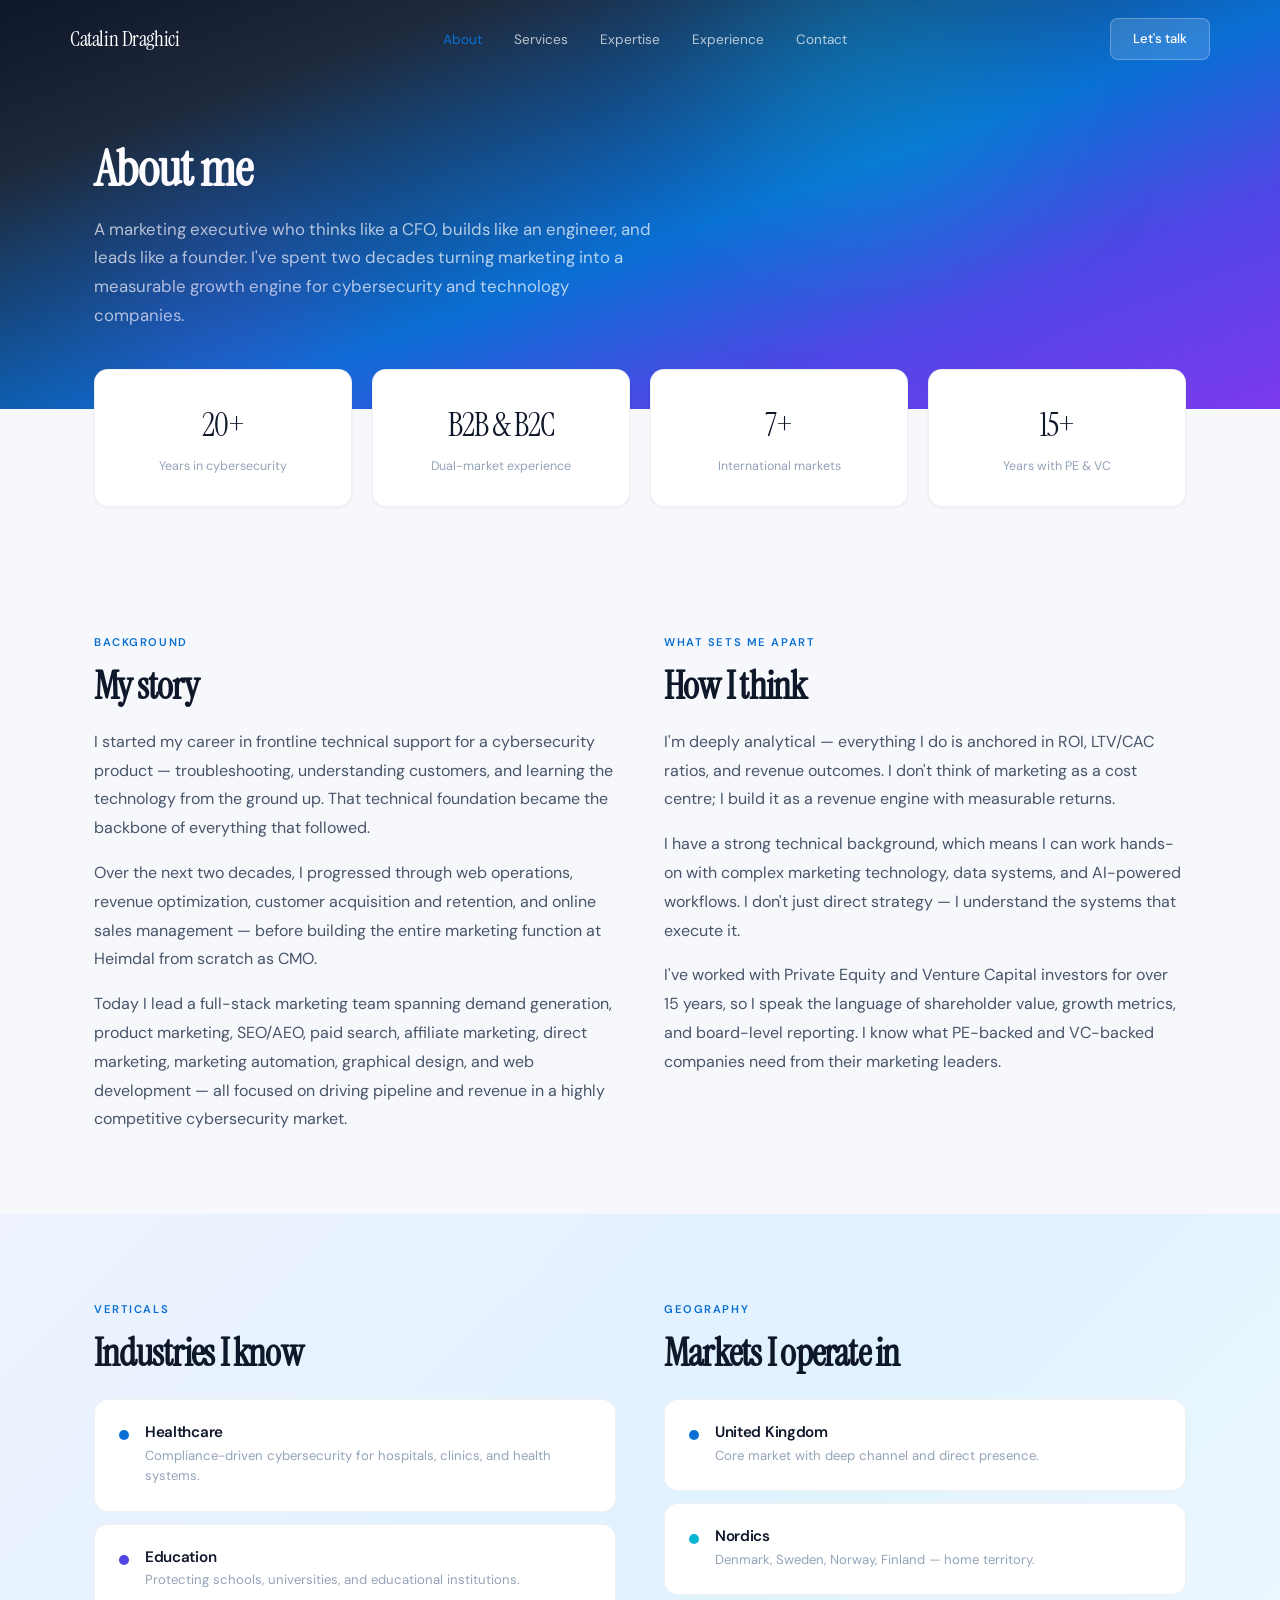
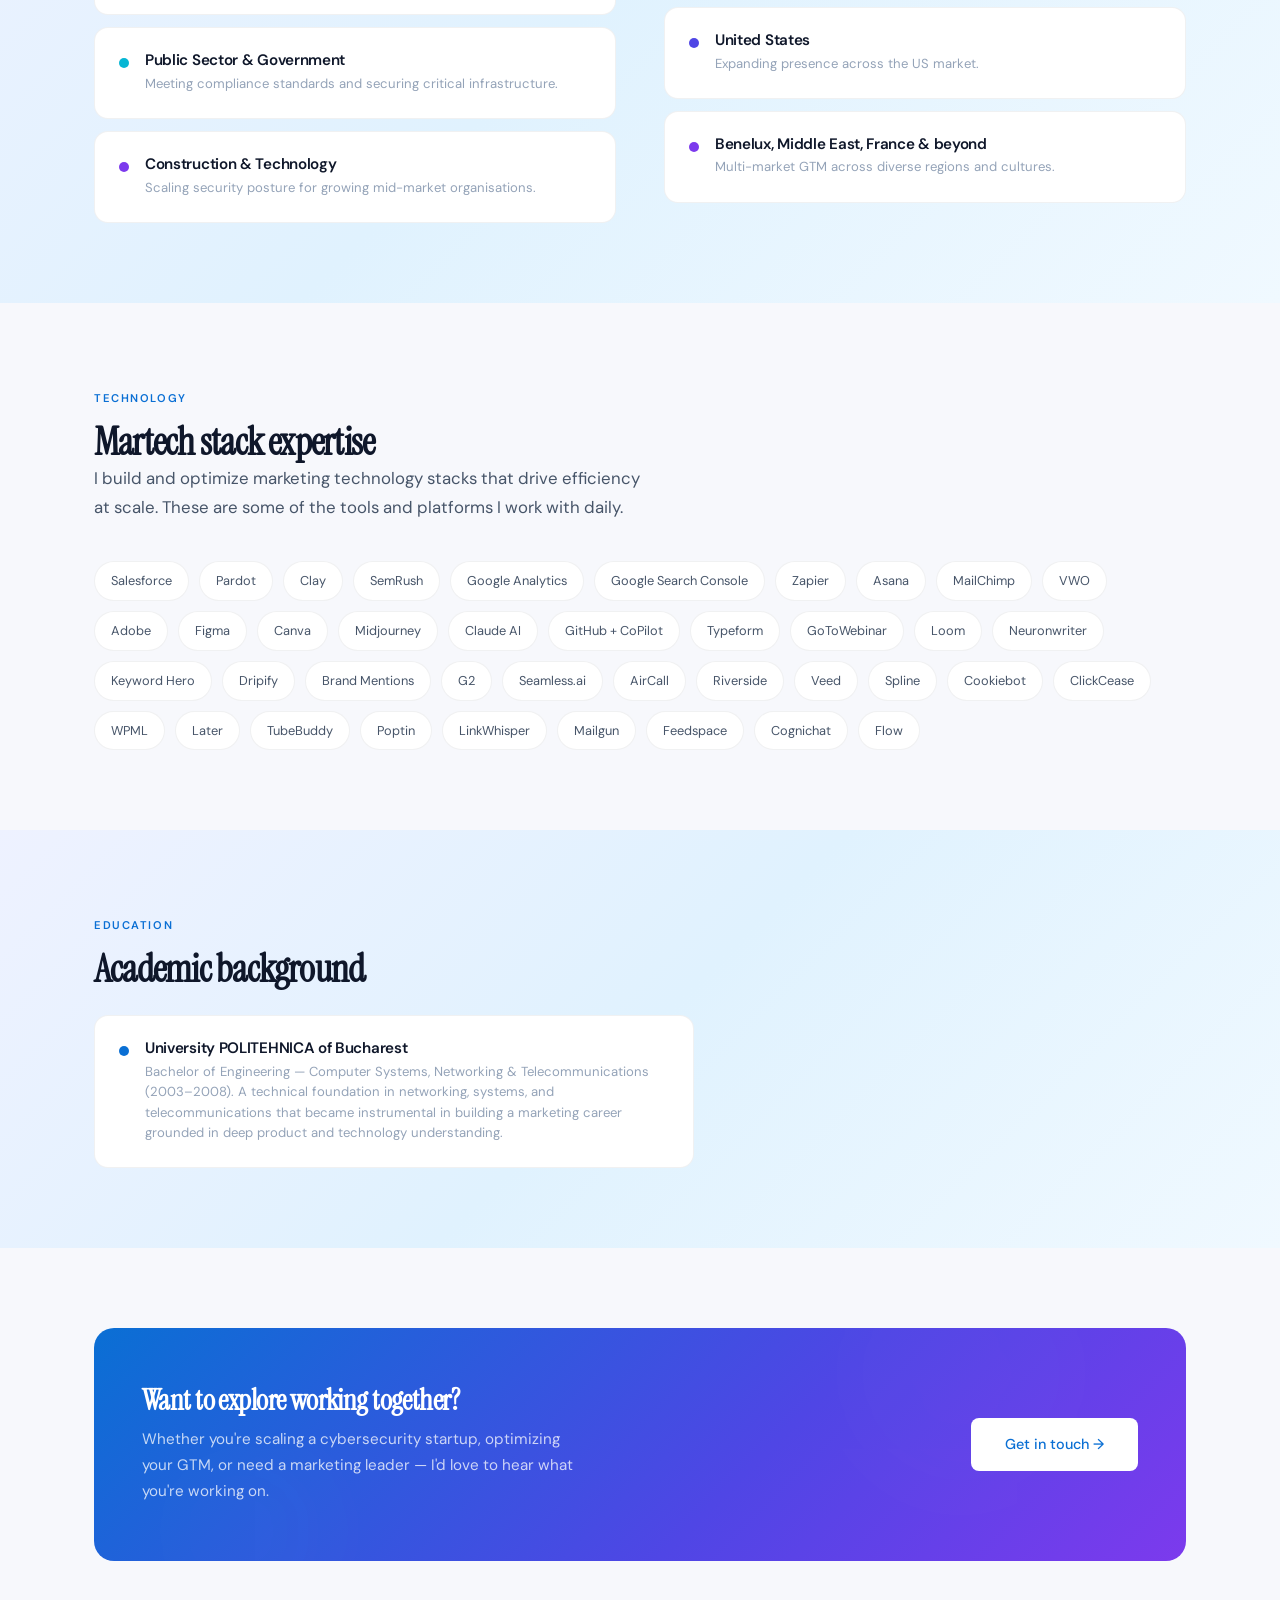
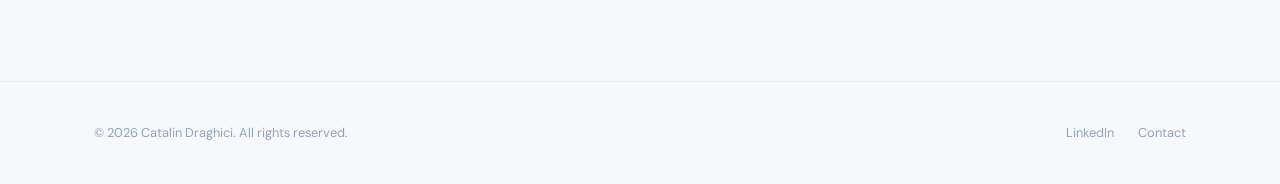
==== about.html @ 40669202 "Add files via upload" ====
<!DOCTYPE html>
<html lang="en">
<head>
  <meta charset="UTF-8">
  <meta name="viewport" content="width=device-width, initial-scale=1.0">
  <title>About — Catalin Draghici | B2B SaaS Marketing Executive</title>
  <meta name="description" content="Learn about Catalin Draghici's 20-year career scaling cybersecurity businesses, building high-performance marketing teams, and driving B2B SaaS growth across Europe and the US.">
  <meta name="robots" content="index, follow">
  <link rel="canonical" href="https://catalindraghici.com/about.html">

  <meta property="og:type" content="profile">
  <meta property="og:title" content="About — Catalin Draghici">
  <meta property="og:description" content="20 years scaling cybersecurity businesses. Fractional CMO, growth advisory, and marketing consulting.">
  <meta property="og:url" content="https://catalindraghici.com/about.html">

  <link rel="stylesheet" href="css/style.css">
</head>
<body>

  <!-- ===== NAVIGATION ===== -->
  <nav class="nav scrolled" role="navigation" aria-label="Main navigation">
    <div class="container nav-inner">
      <a href="/" class="nav-name">Catalin Draghici</a>
      <div class="nav-links">
        <a href="about.html" style="color:var(--accent)">About</a>
        <a href="services.html">Services</a>
        <a href="/#expertise">Expertise</a>
        <a href="/#experience">Experience</a>
        <a href="contact.html">Contact</a>
      </div>
      <a href="contact.html" class="nav-cta">Let's talk</a>
      <button class="nav-toggle" aria-label="Toggle menu">
        <span></span><span></span><span></span>
      </button>
    </div>
  </nav>

  <!-- ===== PAGE HERO ===== -->
  <header class="page-hero">
    <div class="orb" style="width:300px;height:300px;background:#06B6D4;top:-60px;right:20%;" aria-hidden="true"></div>
    <div class="orb" style="width:200px;height:200px;background:#7C3AED;bottom:-40px;left:10%;" aria-hidden="true"></div>
    <div class="container">
      <h1>About me</h1>
      <p>A marketing executive who thinks like a CFO, builds like an engineer, and leads like a founder. I've spent two decades turning marketing into a measurable growth engine for cybersecurity and technology companies.</p>
    </div>
  </header>

  <!-- ===== STATS ===== -->
  <section class="container">
    <div class="stats-row">
      <div class="stat-card fade-in">
        <div class="stat-num">20+</div>
        <div class="stat-label">Years in cybersecurity</div>
      </div>
      <div class="stat-card fade-in fade-in-delay-1">
        <div class="stat-num">B2B &amp; B2C</div>
        <div class="stat-label">Dual-market experience</div>
      </div>
      <div class="stat-card fade-in fade-in-delay-2">
        <div class="stat-num">7+</div>
        <div class="stat-label">International markets</div>
      </div>
      <div class="stat-card fade-in fade-in-delay-3">
        <div class="stat-num">15+</div>
        <div class="stat-label">Years with PE &amp; VC</div>
      </div>
    </div>
  </section>

  <!-- ===== BIO ===== -->
  <section class="section">
    <div class="container">
      <div style="display:grid; grid-template-columns:1fr 1fr; gap:48px; align-items:start;">
        <div class="fade-in">
          <div class="section-tag">Background</div>
          <h2>My story</h2>
          <p style="margin-top:20px; line-height:1.8;">I started my career in frontline technical support for a cybersecurity product — troubleshooting, understanding customers, and learning the technology from the ground up. That technical foundation became the backbone of everything that followed.</p>
          <p style="margin-top:16px; line-height:1.8;">Over the next two decades, I progressed through web operations, revenue optimization, customer acquisition and retention, and online sales management — before building the entire marketing function at Heimdal from scratch as CMO.</p>
          <p style="margin-top:16px; line-height:1.8;">Today I lead a full-stack marketing team spanning demand generation, product marketing, SEO/AEO, paid search, affiliate marketing, direct marketing, marketing automation, graphical design, and web development — all focused on driving pipeline and revenue in a highly competitive cybersecurity market.</p>
        </div>
        <div class="fade-in fade-in-delay-2">
          <div class="section-tag">What sets me apart</div>
          <h2>How I think</h2>
          <p style="margin-top:20px; line-height:1.8;">I'm deeply analytical — everything I do is anchored in ROI, LTV/CAC ratios, and revenue outcomes. I don't think of marketing as a cost centre; I build it as a revenue engine with measurable returns.</p>
          <p style="margin-top:16px; line-height:1.8;">I have a strong technical background, which means I can work hands-on with complex marketing technology, data systems, and AI-powered workflows. I don't just direct strategy — I understand the systems that execute it.</p>
          <p style="margin-top:16px; line-height:1.8;">I've worked with Private Equity and Venture Capital investors for over 15 years, so I speak the language of shareholder value, growth metrics, and board-level reporting. I know what PE-backed and VC-backed companies need from their marketing leaders.</p>
        </div>
      </div>
    </div>
  </section>

  <!-- ===== INDUSTRIES & MARKETS ===== -->
  <section class="section section-alt">
    <div class="container">
      <div style="display:grid; grid-template-columns:1fr 1fr; gap:48px;">
        <div class="fade-in">
          <div class="section-tag">Verticals</div>
          <h2>Industries I know</h2>
          <div style="display:flex; flex-direction:column; gap:12px; margin-top:24px;">
            <div class="cap-item">
              <div class="cap-dot" style="background:var(--accent)"></div>
              <div>
                <h4>Healthcare</h4>
                <p>Compliance-driven cybersecurity for hospitals, clinics, and health systems.</p>
              </div>
            </div>
            <div class="cap-item">
              <div class="cap-dot" style="background:var(--accent2)"></div>
              <div>
                <h4>Education</h4>
                <p>Protecting schools, universities, and educational institutions.</p>
              </div>
            </div>
            <div class="cap-item">
              <div class="cap-dot" style="background:var(--accent3)"></div>
              <div>
                <h4>Public Sector &amp; Government</h4>
                <p>Meeting compliance standards and securing critical infrastructure.</p>
              </div>
            </div>
            <div class="cap-item">
              <div class="cap-dot" style="background:var(--accent4)"></div>
              <div>
                <h4>Construction &amp; Technology</h4>
                <p>Scaling security posture for growing mid-market organisations.</p>
              </div>
            </div>
          </div>
        </div>
        <div class="fade-in fade-in-delay-2">
          <div class="section-tag">Geography</div>
          <h2>Markets I operate in</h2>
          <div style="display:flex; flex-direction:column; gap:12px; margin-top:24px;">
            <div class="cap-item">
              <div class="cap-dot" style="background:var(--accent)"></div>
              <div><h4>United Kingdom</h4><p>Core market with deep channel and direct presence.</p></div>
            </div>
            <div class="cap-item">
              <div class="cap-dot" style="background:var(--accent3)"></div>
              <div><h4>Nordics</h4><p>Denmark, Sweden, Norway, Finland — home territory.</p></div>
            </div>
            <div class="cap-item">
              <div class="cap-dot" style="background:var(--accent2)"></div>
              <div><h4>United States</h4><p>Expanding presence across the US market.</p></div>
            </div>
            <div class="cap-item">
              <div class="cap-dot" style="background:var(--accent4)"></div>
              <div><h4>Benelux, Middle East, France &amp; beyond</h4><p>Multi-market GTM across diverse regions and cultures.</p></div>
            </div>
          </div>
        </div>
      </div>
    </div>
  </section>

  <!-- ===== MARTECH EXPERTISE ===== -->
  <section class="section">
    <div class="container">
      <div class="section-tag fade-in">Technology</div>
      <h2 class="fade-in">Martech stack expertise</h2>
      <p class="section-sub fade-in">I build and optimize marketing technology stacks that drive efficiency at scale. These are some of the tools and platforms I work with daily.</p>
      <div class="badge-grid fade-in">
        <span class="badge">Salesforce</span>
        <span class="badge">Pardot</span>
        <span class="badge">Clay</span>
        <span class="badge">SemRush</span>
        <span class="badge">Google Analytics</span>
        <span class="badge">Google Search Console</span>
        <span class="badge">Zapier</span>
        <span class="badge">Asana</span>
        <span class="badge">MailChimp</span>
        <span class="badge">VWO</span>
        <span class="badge">Adobe</span>
        <span class="badge">Figma</span>
        <span class="badge">Canva</span>
        <span class="badge">Midjourney</span>
        <span class="badge">Claude AI</span>
        <span class="badge">GitHub + CoPilot</span>
        <span class="badge">Typeform</span>
        <span class="badge">GoToWebinar</span>
        <span class="badge">Loom</span>
        <span class="badge">Neuronwriter</span>
        <span class="badge">Keyword Hero</span>
        <span class="badge">Dripify</span>
        <span class="badge">Brand Mentions</span>
        <span class="badge">G2</span>
        <span class="badge">Seamless.ai</span>
        <span class="badge">AirCall</span>
        <span class="badge">Riverside</span>
        <span class="badge">Veed</span>
        <span class="badge">Spline</span>
        <span class="badge">Cookiebot</span>
        <span class="badge">ClickCease</span>
        <span class="badge">WPML</span>
        <span class="badge">Later</span>
        <span class="badge">TubeBuddy</span>
        <span class="badge">Poptin</span>
        <span class="badge">LinkWhisper</span>
        <span class="badge">Mailgun</span>
        <span class="badge">Feedspace</span>
        <span class="badge">Cognichat</span>
        <span class="badge">Flow</span>
      </div>
    </div>
  </section>

  <!-- ===== EDUCATION ===== -->
  <section class="section section-alt">
    <div class="container">
      <div class="section-tag fade-in">Education</div>
      <h2 class="fade-in">Academic background</h2>
      <div class="fade-in" style="margin-top:24px; max-width:600px;">
        <div class="cap-item">
          <div class="cap-dot" style="background:var(--accent)"></div>
          <div>
            <h4>University POLITEHNICA of Bucharest</h4>
            <p>Bachelor of Engineering — Computer Systems, Networking &amp; Telecommunications (2003–2008). A technical foundation in networking, systems, and telecommunications that became instrumental in building a marketing career grounded in deep product and technology understanding.</p>
          </div>
        </div>
      </div>
    </div>
  </section>

  <!-- ===== CTA ===== -->
  <section class="section">
    <div class="container">
      <div class="cta-band">
        <div class="orb cta-orb-1" aria-hidden="true"></div>
        <div class="orb cta-orb-2" aria-hidden="true"></div>
        <div class="cta-text">
          <h2>Want to explore working together?</h2>
          <p>Whether you're scaling a cybersecurity startup, optimizing your GTM, or need a marketing leader — I'd love to hear what you're working on.</p>
        </div>
        <a href="contact.html" class="btn-cta">Get in touch &rarr;</a>
      </div>
    </div>
  </section>

  <!-- ===== FOOTER ===== -->
  <footer class="footer">
    <div class="container footer-inner">
      <span class="footer-copy">&copy; 2026 Catalin Draghici. All rights reserved.</span>
      <div class="footer-links">
        <a href="https://www.linkedin.com/in/catalin-draghici-37845a42/" target="_blank" rel="noopener">LinkedIn</a>
        <a href="contact.html">Contact</a>
      </div>
    </div>
  </footer>

  <script src="js/main.js"></script>
</body>
</html>
---- css/style.css ----
/* ============================================================
   CATALIN DRAGHICI — Personal Brand Site
   Design: Vibrant gradients, dashboard aesthetic, light theme
   ============================================================ */

/* --- Google Fonts --- */
@import url('https://fonts.googleapis.com/css2?family=DM+Sans:ital,opsz,wght@0,9..40,300;0,9..40,400;0,9..40,500;0,9..40,600;1,9..40,400&family=Instrument+Serif:ital@0;1&display=swap');

/* --- CSS Variables --- */
:root {
  --bg: #F7F8FC;
  --surface: #FFFFFF;
  --surface-alt: #F1F5F9;
  --accent: #0A6FD4;
  --accent-dark: #0855A5;
  --accent2: #4F46E5;
  --accent3: #06B6D4;
  --accent4: #7C3AED;
  --accent5: #0D9488;
  --grad-hero: linear-gradient(160deg, #0F172A 0%, #1E293B 20%, #0A6FD4 55%, #4F46E5 75%, #7C3AED 100%);
  --grad-btn: linear-gradient(135deg, #0A6FD4 0%, #4F46E5 50%, #7C3AED 100%);
  --grad-cyan: linear-gradient(135deg, #06B6D4 0%, #0A6FD4 100%);
  --grad-purple: linear-gradient(135deg, #7C3AED 0%, #EC4899 100%);
  --grad-teal: linear-gradient(135deg, #0D9488 0%, #06B6D4 100%);
  --grad-subtle: linear-gradient(135deg, #EEF2FF 0%, #E0F2FE 50%, #F0F9FF 100%);
  --grad-cta: linear-gradient(135deg, #0A6FD4 0%, #4F46E5 60%, #7C3AED 100%);
  --text-h: #0F172A;
  --text-b: #475569;
  --text-m: #94A3B8;
  --text-light: rgba(255,255,255,0.75);
  --border: rgba(15,23,42,0.06);
  --border-strong: rgba(15,23,42,0.1);
  --glass: rgba(255,255,255,0.12);
  --glass-border: rgba(255,255,255,0.18);
  --fd: 'Instrument Serif', Georgia, serif;
  --fb: 'DM Sans', -apple-system, sans-serif;
  --radius: 14px;
  --radius-sm: 8px;
  --radius-lg: 20px;
  --shadow-sm: 0 1px 3px rgba(15,23,42,0.04), 0 1px 2px rgba(15,23,42,0.02);
  --shadow-md: 0 4px 16px rgba(15,23,42,0.06), 0 1px 3px rgba(15,23,42,0.04);
  --shadow-lg: 0 12px 40px rgba(15,23,42,0.08);
  --transition: 0.25s cubic-bezier(0.4, 0, 0.2, 1);
}

/* --- Reset & Base --- */
*, *::before, *::after { margin: 0; padding: 0; box-sizing: border-box; }
html { scroll-behavior: smooth; -webkit-font-smoothing: antialiased; -moz-osx-font-smoothing: grayscale; }
body { font-family: var(--fb); color: var(--text-b); background: var(--bg); line-height: 1.7; font-size: 16px; }
img { max-width: 100%; height: auto; display: block; }
a { text-decoration: none; color: inherit; transition: color var(--transition); }
ul { list-style: none; }

/* --- Container --- */
.container { max-width: 1140px; margin: 0 auto; padding: 0 24px; }

/* --- Typography --- */
h1, h2, h3, h4 { font-family: var(--fd); color: var(--text-h); letter-spacing: -0.02em; line-height: 1.15; }
h1 { font-size: clamp(2.2rem, 5vw, 3.2rem); }
h2 { font-size: clamp(1.8rem, 3.5vw, 2.4rem); }
h3 { font-size: 1.25rem; }
.section-tag { font-family: var(--fb); font-size: 0.7rem; letter-spacing: 0.14em; text-transform: uppercase; color: var(--accent); font-weight: 600; margin-bottom: 12px; display: inline-block; }
.section-sub { font-size: 1.05rem; color: var(--text-b); max-width: 560px; margin-bottom: 40px; line-height: 1.7; }

/* --- Navigation --- */
.nav { position: fixed; top: 0; left: 0; right: 0; z-index: 100; transition: background var(--transition), box-shadow var(--transition); }
.nav.scrolled { background: rgba(255,255,255,0.92); backdrop-filter: blur(16px); -webkit-backdrop-filter: blur(16px); box-shadow: var(--shadow-sm); }
.nav-inner { display: flex; align-items: center; justify-content: space-between; padding: 18px 0; }
.nav-name { font-family: var(--fd); font-size: 1.3rem; color: white; letter-spacing: -0.02em; transition: color var(--transition); }
.nav.scrolled .nav-name { color: var(--text-h); }
.nav-links { display: flex; gap: 32px; align-items: center; }
.nav-links a { font-size: 0.85rem; font-weight: 400; color: rgba(255,255,255,0.7); transition: color var(--transition); }
.nav-links a:hover { color: white; }
.nav.scrolled .nav-links a { color: var(--text-m); }
.nav.scrolled .nav-links a:hover { color: var(--text-h); }
.nav-cta { font-size: 0.82rem; font-weight: 500; background: rgba(255,255,255,0.15); color: white; border: 1px solid rgba(255,255,255,0.25); padding: 9px 22px; border-radius: var(--radius-sm); transition: all var(--transition); backdrop-filter: blur(4px); cursor: pointer; }
.nav-cta:hover { background: rgba(255,255,255,0.25); }
.nav.scrolled .nav-cta { background: var(--grad-btn); color: white; border-color: transparent; }

/* Mobile menu toggle */
.nav-toggle { display: none; background: none; border: none; cursor: pointer; padding: 4px; }
.nav-toggle span { display: block; width: 22px; height: 2px; background: white; margin: 5px 0; transition: all var(--transition); border-radius: 1px; }
.nav.scrolled .nav-toggle span { background: var(--text-h); }

/* --- Hero --- */
.hero { position: relative; overflow: hidden; min-height: 600px; display: flex; align-items: center; }
.hero-gradient { position: absolute; inset: 0; background: var(--grad-hero); z-index: 0; }
.hero-orbs { position: absolute; inset: 0; z-index: 1; overflow: hidden; pointer-events: none; }
.orb { position: absolute; border-radius: 50%; filter: blur(80px); opacity: 0.3; }
.orb-1 { width: 400px; height: 400px; background: #06B6D4; top: -100px; right: 15%; animation: orbFloat 12s ease-in-out infinite; }
.orb-2 { width: 280px; height: 280px; background: #7C3AED; bottom: -60px; left: 8%; animation: orbFloat 10s ease-in-out infinite reverse; }
.orb-3 { width: 320px; height: 320px; background: #0A6FD4; top: 30%; right: -80px; animation: orbFloat 14s ease-in-out infinite 2s; }
@keyframes orbFloat {
  0%, 100% { transform: translate(0, 0); }
  33% { transform: translate(20px, -15px); }
  66% { transform: translate(-15px, 10px); }
}
.hero-content { position: relative; z-index: 5; display: grid; grid-template-columns: 1fr 1fr; gap: 48px; padding: 120px 0 80px; align-items: center; }
.hero-tag { font-family: var(--fb); font-size: 0.7rem; letter-spacing: 0.14em; text-transform: uppercase; color: rgba(255,255,255,0.55); font-weight: 500; margin-bottom: 16px; }
.hero h1 { color: #FFFFFF; margin-bottom: 20px; }
.hero h1 em { font-style: italic; color: #7DD3FC; }
.hero-sub { font-size: 1.05rem; color: rgba(255,255,255,0.7); line-height: 1.75; margin-bottom: 32px; max-width: 460px; }
.hero-btns { display: flex; gap: 12px; flex-wrap: wrap; }
.btn-white { font-family: var(--fb); font-size: 0.9rem; font-weight: 500; background: white; color: var(--accent); border: none; padding: 13px 30px; border-radius: var(--radius-sm); cursor: pointer; transition: all var(--transition); }
.btn-white:hover { transform: translateY(-1px); box-shadow: 0 8px 24px rgba(0,0,0,0.15); }
.btn-outline { font-family: var(--fb); font-size: 0.9rem; font-weight: 400; background: rgba(255,255,255,0.1); color: white; border: 1px solid rgba(255,255,255,0.25); padding: 13px 30px; border-radius: var(--radius-sm); cursor: pointer; transition: all var(--transition); backdrop-filter: blur(4px); }
.btn-outline:hover { background: rgba(255,255,255,0.2); }

/* Hero photo area */
.hero-photo-wrap { position: relative; display: flex; justify-content: center; align-items: center; }
.hero-photo { width: 100%; max-width: 400px; aspect-ratio: 4/5; border-radius: 20px; overflow: hidden; background: linear-gradient(180deg, rgba(255,255,255,0.08) 0%, rgba(255,255,255,0.02) 100%); border: 1px solid rgba(255,255,255,0.12); position: relative; }
.hero-photo img { width: 100%; height: 100%; object-fit: cover; }
.hero-photo-placeholder { position: absolute; inset: 0; display: flex; flex-direction: column; align-items: center; justify-content: center; gap: 8px; color: rgba(255,255,255,0.3); font-size: 0.85rem; }

/* Floating dashboard cards on hero */
.float-card { position: absolute; background: rgba(255,255,255,0.12); backdrop-filter: blur(20px); -webkit-backdrop-filter: blur(20px); border: 1px solid rgba(255,255,255,0.18); border-radius: 12px; padding: 14px 18px; z-index: 6; animation: floatCard 6s ease-in-out infinite; }
.float-card.fc-1 { bottom: 40px; left: -30px; animation-delay: 0s; }
.float-card.fc-2 { top: 20px; right: -20px; animation-delay: 2s; }
.float-card.fc-3 { top: 50%; right: -40px; animation-delay: 4s; }
@keyframes floatCard {
  0%, 100% { transform: translateY(0); }
  50% { transform: translateY(-8px); }
}
.fc-label { font-size: 0.62rem; color: rgba(255,255,255,0.5); letter-spacing: 0.08em; text-transform: uppercase; font-weight: 500; }
.fc-value { font-family: var(--fd); font-size: 1.15rem; color: white; margin-top: 2px; }
.fc-bar { display: flex; gap: 3px; margin-top: 8px; }
.fc-bar-seg { height: 4px; border-radius: 2px; }
.fc-dots { display: flex; gap: 4px; margin-top: 8px; }
.fc-dot { width: 8px; height: 8px; border-radius: 50%; opacity: 0.7; }

/* --- Expertise Cards Row --- */
.expertise-row { display: grid; grid-template-columns: repeat(4, 1fr); gap: 16px; padding: 40px 0; margin-top: -40px; position: relative; z-index: 10; }
.exp-card { background: var(--surface); border-radius: var(--radius); padding: 28px 22px; border: 0.5px solid var(--border); position: relative; overflow: hidden; transition: all var(--transition); }
.exp-card:hover { transform: translateY(-3px); box-shadow: var(--shadow-md); }
.exp-card::before { content: ''; position: absolute; top: 0; left: 0; right: 0; height: 3px; }
.exp-card:nth-child(1)::before { background: var(--grad-btn); }
.exp-card:nth-child(2)::before { background: var(--grad-cyan); }
.exp-card:nth-child(3)::before { background: var(--grad-teal); }
.exp-card:nth-child(4)::before { background: var(--grad-purple); }
.exp-card-icon { width: 42px; height: 42px; border-radius: 10px; display: flex; align-items: center; justify-content: center; margin-bottom: 16px; font-size: 1.1rem; color: white; }
.exp-card-icon.i1 { background: var(--grad-btn); }
.exp-card-icon.i2 { background: var(--grad-cyan); }
.exp-card-icon.i3 { background: var(--grad-teal); }
.exp-card-icon.i4 { background: var(--grad-purple); }
.exp-card h3 { font-family: var(--fb); font-size: 0.95rem; font-weight: 600; color: var(--text-h); margin-bottom: 6px; }
.exp-card p { font-size: 0.82rem; color: var(--text-m); line-height: 1.55; }

/* --- Section Spacing --- */
.section { padding: 80px 0; }
.section-alt { background: var(--grad-subtle); }

/* --- Services Grid --- */
.services-grid { display: grid; grid-template-columns: repeat(3, 1fr); gap: 20px; }
.svc-card { background: var(--surface); border-radius: var(--radius); padding: 32px 28px; border: 0.5px solid var(--border); transition: all var(--transition); position: relative; }
.svc-card:hover { transform: translateY(-3px); box-shadow: var(--shadow-md); border-color: rgba(10,111,212,0.15); }
.svc-icon { width: 48px; height: 48px; border-radius: 12px; display: flex; align-items: center; justify-content: center; margin-bottom: 20px; font-size: 1.2rem; color: white; }
.svc-card h3 { font-family: var(--fb); font-weight: 600; font-size: 1.05rem; color: var(--text-h); margin-bottom: 10px; }
.svc-card p { font-size: 0.9rem; line-height: 1.65; }

/* --- Capabilities / What I Drive --- */
.capabilities-grid { display: grid; grid-template-columns: repeat(2, 1fr); gap: 16px; }
.cap-item { display: flex; align-items: flex-start; gap: 16px; background: var(--surface); border-radius: var(--radius); padding: 24px; border: 0.5px solid var(--border); transition: all var(--transition); }
.cap-item:hover { box-shadow: var(--shadow-sm); border-color: var(--border-strong); }
.cap-dot { width: 10px; height: 10px; border-radius: 50%; flex-shrink: 0; margin-top: 6px; }
.cap-item:nth-child(1) .cap-dot { background: var(--accent); }
.cap-item:nth-child(2) .cap-dot { background: var(--accent2); }
.cap-item:nth-child(3) .cap-dot { background: var(--accent3); }
.cap-item:nth-child(4) .cap-dot { background: var(--accent4); }
.cap-item:nth-child(5) .cap-dot { background: var(--accent5); }
.cap-item:nth-child(6) .cap-dot { background: #EC4899; }
.cap-item:nth-child(7) .cap-dot { background: #F59E0B; }
.cap-item:nth-child(8) .cap-dot { background: #EF4444; }
.cap-item h4 { font-family: var(--fb); font-weight: 600; font-size: 0.95rem; color: var(--text-h); margin-bottom: 4px; }
.cap-item p { font-size: 0.82rem; color: var(--text-m); line-height: 1.55; }

/* --- Experience Timeline --- */
.timeline { position: relative; padding-left: 28px; }
.timeline::before { content: ''; position: absolute; left: 0; top: 8px; bottom: 8px; width: 2px; background: linear-gradient(180deg, var(--accent), var(--accent2), var(--accent4)); border-radius: 1px; }
.timeline-item { position: relative; padding: 0 0 40px 28px; }
.timeline-item:last-child { padding-bottom: 0; }
.timeline-item::before { content: ''; position: absolute; left: -34px; top: 6px; width: 14px; height: 14px; border-radius: 50%; border: 3px solid var(--accent); background: var(--bg); z-index: 2; }
.timeline-item:nth-child(2)::before { border-color: var(--accent2); }
.timeline-item:nth-child(3)::before { border-color: var(--accent3); }
.timeline-item:nth-child(4)::before { border-color: var(--accent4); }
.timeline-role { font-family: var(--fb); font-size: 1.05rem; font-weight: 600; color: var(--text-h); }
.timeline-co { font-size: 0.95rem; color: var(--accent); margin-top: 2px; }
.timeline-date { font-size: 0.78rem; color: var(--text-m); margin-top: 2px; }
.timeline-desc { font-size: 0.9rem; color: var(--text-b); line-height: 1.65; margin-top: 10px; max-width: 520px; }

/* --- CTA Band --- */
.cta-band { background: var(--grad-cta); border-radius: var(--radius-lg); padding: 56px 48px; display: flex; align-items: center; justify-content: space-between; gap: 32px; position: relative; overflow: hidden; margin: 0 0 40px; }
.cta-band .orb { position: absolute; border-radius: 50%; background: rgba(255,255,255,0.06); filter: blur(50px); }
.cta-orb-1 { width: 250px; height: 250px; top: -80px; right: 100px; }
.cta-orb-2 { width: 180px; height: 180px; bottom: -60px; left: 60px; }
.cta-text { position: relative; z-index: 2; }
.cta-text h2 { color: white; margin-bottom: 10px; font-size: 1.8rem; }
.cta-text p { color: rgba(255,255,255,0.75); font-size: 0.95rem; max-width: 440px; }
.btn-cta { position: relative; z-index: 2; font-family: var(--fb); font-size: 0.9rem; font-weight: 500; background: white; color: var(--accent); border: none; padding: 14px 34px; border-radius: var(--radius-sm); cursor: pointer; transition: all var(--transition); white-space: nowrap; }
.btn-cta:hover { transform: translateY(-1px); box-shadow: 0 8px 24px rgba(0,0,0,0.15); }

/* --- Contact Form --- */
.contact-grid { display: grid; grid-template-columns: 1fr 1fr; gap: 48px; align-items: start; }
.contact-info h3 { font-family: var(--fb); font-size: 1.1rem; font-weight: 600; color: var(--text-h); margin-bottom: 16px; }
.contact-info p { font-size: 0.9rem; line-height: 1.7; margin-bottom: 24px; }
.contact-detail { display: flex; align-items: center; gap: 12px; margin-bottom: 16px; font-size: 0.9rem; }
.contact-detail-icon { width: 36px; height: 36px; border-radius: 10px; background: var(--grad-subtle); display: flex; align-items: center; justify-content: center; font-size: 1rem; color: var(--accent); }
.form-card { background: var(--surface); border-radius: var(--radius); padding: 36px; border: 0.5px solid var(--border); box-shadow: var(--shadow-sm); }
.form-group { margin-bottom: 20px; }
.form-group label { display: block; font-size: 0.82rem; font-weight: 500; color: var(--text-h); margin-bottom: 6px; }
.form-group input,
.form-group textarea,
.form-group select { width: 100%; padding: 12px 16px; border: 1px solid var(--border-strong); border-radius: var(--radius-sm); font-family: var(--fb); font-size: 0.9rem; color: var(--text-h); background: var(--bg); transition: border-color var(--transition), box-shadow var(--transition); outline: none; }
.form-group input:focus,
.form-group textarea:focus,
.form-group select:focus { border-color: var(--accent); box-shadow: 0 0 0 3px rgba(10,111,212,0.1); }
.form-group textarea { resize: vertical; min-height: 120px; }
.form-row { display: grid; grid-template-columns: 1fr 1fr; gap: 16px; }
.btn-submit { font-family: var(--fb); font-size: 0.9rem; font-weight: 500; background: var(--grad-btn); color: white; border: none; padding: 14px 36px; border-radius: var(--radius-sm); cursor: pointer; transition: all var(--transition); width: 100%; }
.btn-submit:hover { transform: translateY(-1px); box-shadow: 0 6px 20px rgba(10,111,212,0.3); }
.btn-submit:disabled { opacity: 0.6; cursor: not-allowed; transform: none; }
.form-success { display: none; text-align: center; padding: 40px 20px; }
.form-success.show { display: block; }
.form-success h3 { font-family: var(--fb); color: var(--accent5); margin-bottom: 8px; }

/* --- Footer --- */
.footer { padding: 40px 0; border-top: 0.5px solid var(--border); }
.footer-inner { display: flex; justify-content: space-between; align-items: center; }
.footer-copy { font-size: 0.8rem; color: var(--text-m); }
.footer-links { display: flex; gap: 24px; }
.footer-links a { font-size: 0.8rem; color: var(--text-m); }
.footer-links a:hover { color: var(--accent); }

/* --- About Page Hero --- */
.page-hero { background: var(--grad-hero); padding: 140px 0 80px; position: relative; overflow: hidden; }
.page-hero .orb { position: absolute; border-radius: 50%; filter: blur(80px); opacity: 0.25; }
.page-hero h1 { color: white; margin-bottom: 16px; }
.page-hero p { color: rgba(255,255,255,0.7); font-size: 1.05rem; max-width: 560px; line-height: 1.7; }

/* --- Stats Row --- */
.stats-row { display: grid; grid-template-columns: repeat(4, 1fr); gap: 20px; margin: -40px 0 40px; position: relative; z-index: 10; }
.stat-card { background: var(--surface); border-radius: var(--radius); padding: 28px 24px; border: 0.5px solid var(--border); text-align: center; box-shadow: var(--shadow-sm); }
.stat-num { font-family: var(--fd); font-size: 2rem; color: var(--text-h); letter-spacing: -0.03em; }
.stat-label { font-size: 0.78rem; color: var(--text-m); margin-top: 4px; }

/* --- Martech Badge Grid --- */
.badge-grid { display: flex; flex-wrap: wrap; gap: 10px; }
.badge { display: inline-flex; align-items: center; gap: 6px; background: var(--surface); border: 0.5px solid var(--border); border-radius: 20px; padding: 8px 16px; font-size: 0.8rem; color: var(--text-b); transition: all var(--transition); }
.badge:hover { border-color: var(--accent); color: var(--accent); transform: translateY(-1px); }

/* --- Zig-Zag Journey Timeline --- */
.journey { position: relative; padding: 20px 0; }
.journey::before { content: ''; position: absolute; left: 50%; top: 0; bottom: 0; width: 2px; background: linear-gradient(180deg, var(--accent4), var(--accent2), var(--accent3), var(--accent)); transform: translateX(-50%); }
.journey-step { display: flex; align-items: flex-start; margin-bottom: 48px; position: relative; }
.journey-step:last-child { margin-bottom: 0; }
.journey-step:nth-child(odd) { flex-direction: row; }
.journey-step:nth-child(even) { flex-direction: row-reverse; }
.journey-card { width: calc(50% - 40px); background: var(--surface); border-radius: var(--radius); padding: 32px 28px; border: 0.5px solid var(--border); position: relative; transition: all var(--transition); box-shadow: var(--shadow-sm); }
.journey-card:hover { box-shadow: var(--shadow-md); transform: translateY(-3px); }
.journey-card::after { content: ''; position: absolute; top: 28px; width: 16px; height: 16px; background: var(--surface); border: 0.5px solid var(--border); transform: rotate(45deg); }
.journey-step:nth-child(odd) .journey-card::after { right: -9px; border-left: none; border-bottom: none; }
.journey-step:nth-child(even) .journey-card::after { left: -9px; border-right: none; border-top: none; }
.journey-dot { position: absolute; left: 50%; top: 32px; width: 16px; height: 16px; border-radius: 50%; border: 3px solid var(--accent); background: var(--bg); transform: translateX(-50%); z-index: 2; }
.journey-step:nth-child(2) .journey-dot { border-color: var(--accent2); }
.journey-step:nth-child(3) .journey-dot { border-color: var(--accent3); }
.journey-step:nth-child(4) .journey-dot { border-color: var(--accent4); }
.journey-num { font-family: var(--fd); font-size: 2.4rem; color: var(--border); position: absolute; top: -8px; right: 24px; opacity: 0.5; }
.journey-step:nth-child(even) .journey-num { right: auto; left: 24px; }

/* --- Animations --- */
.fade-in { opacity: 0; transform: translateY(20px); transition: opacity 0.6s ease, transform 0.6s ease; }
.fade-in.visible { opacity: 1; transform: translateY(0); }
.fade-in-delay-1 { transition-delay: 0.1s; }
.fade-in-delay-2 { transition-delay: 0.2s; }
.fade-in-delay-3 { transition-delay: 0.3s; }
.fade-in-delay-4 { transition-delay: 0.4s; }

/* --- Responsive --- */
@media (max-width: 1024px) {
  .hero-content { grid-template-columns: 1fr; text-align: center; }
  .hero-sub { margin-left: auto; margin-right: auto; }
  .hero-btns { justify-content: center; }
  .hero-photo-wrap { display: none; }
  .expertise-row { grid-template-columns: repeat(2, 1fr); }
  .services-grid { grid-template-columns: repeat(2, 1fr); }
  .capabilities-grid { grid-template-columns: 1fr; }
  .contact-grid { grid-template-columns: 1fr; }
  .cta-band { flex-direction: column; text-align: center; padding: 40px 28px; }
  .cta-text p { margin: 0 auto; }
  .stats-row { grid-template-columns: repeat(2, 1fr); }
}
@media (max-width: 768px) {
  .nav-links { display: none; }
  .nav-toggle { display: block; }
  .nav-links.open { display: flex; flex-direction: column; position: absolute; top: 100%; left: 0; right: 0; background: white; padding: 20px 24px; gap: 16px; box-shadow: var(--shadow-md); }
  .nav-links.open a { color: var(--text-b); }
  .expertise-row { grid-template-columns: 1fr; margin-top: -20px; }
  .services-grid { grid-template-columns: 1fr; }
  .form-row { grid-template-columns: 1fr; }
  .footer-inner { flex-direction: column; gap: 16px; text-align: center; }
  .section { padding: 60px 0; }
  .journey::before { left: 16px; }
  .journey-step, .journey-step:nth-child(even) { flex-direction: row; }
  .journey-card { width: calc(100% - 48px); margin-left: 36px; }
  .journey-dot { left: 16px; transform: translateX(-50%); }
  .journey-card::after, .journey-step:nth-child(even) .journey-card::after { left: -9px; right: auto; border-right: none; border-top: none; border-left: 0.5px solid var(--border); border-bottom: 0.5px solid var(--border); }
  .journey-num { right: 16px !important; left: auto !important; }
}
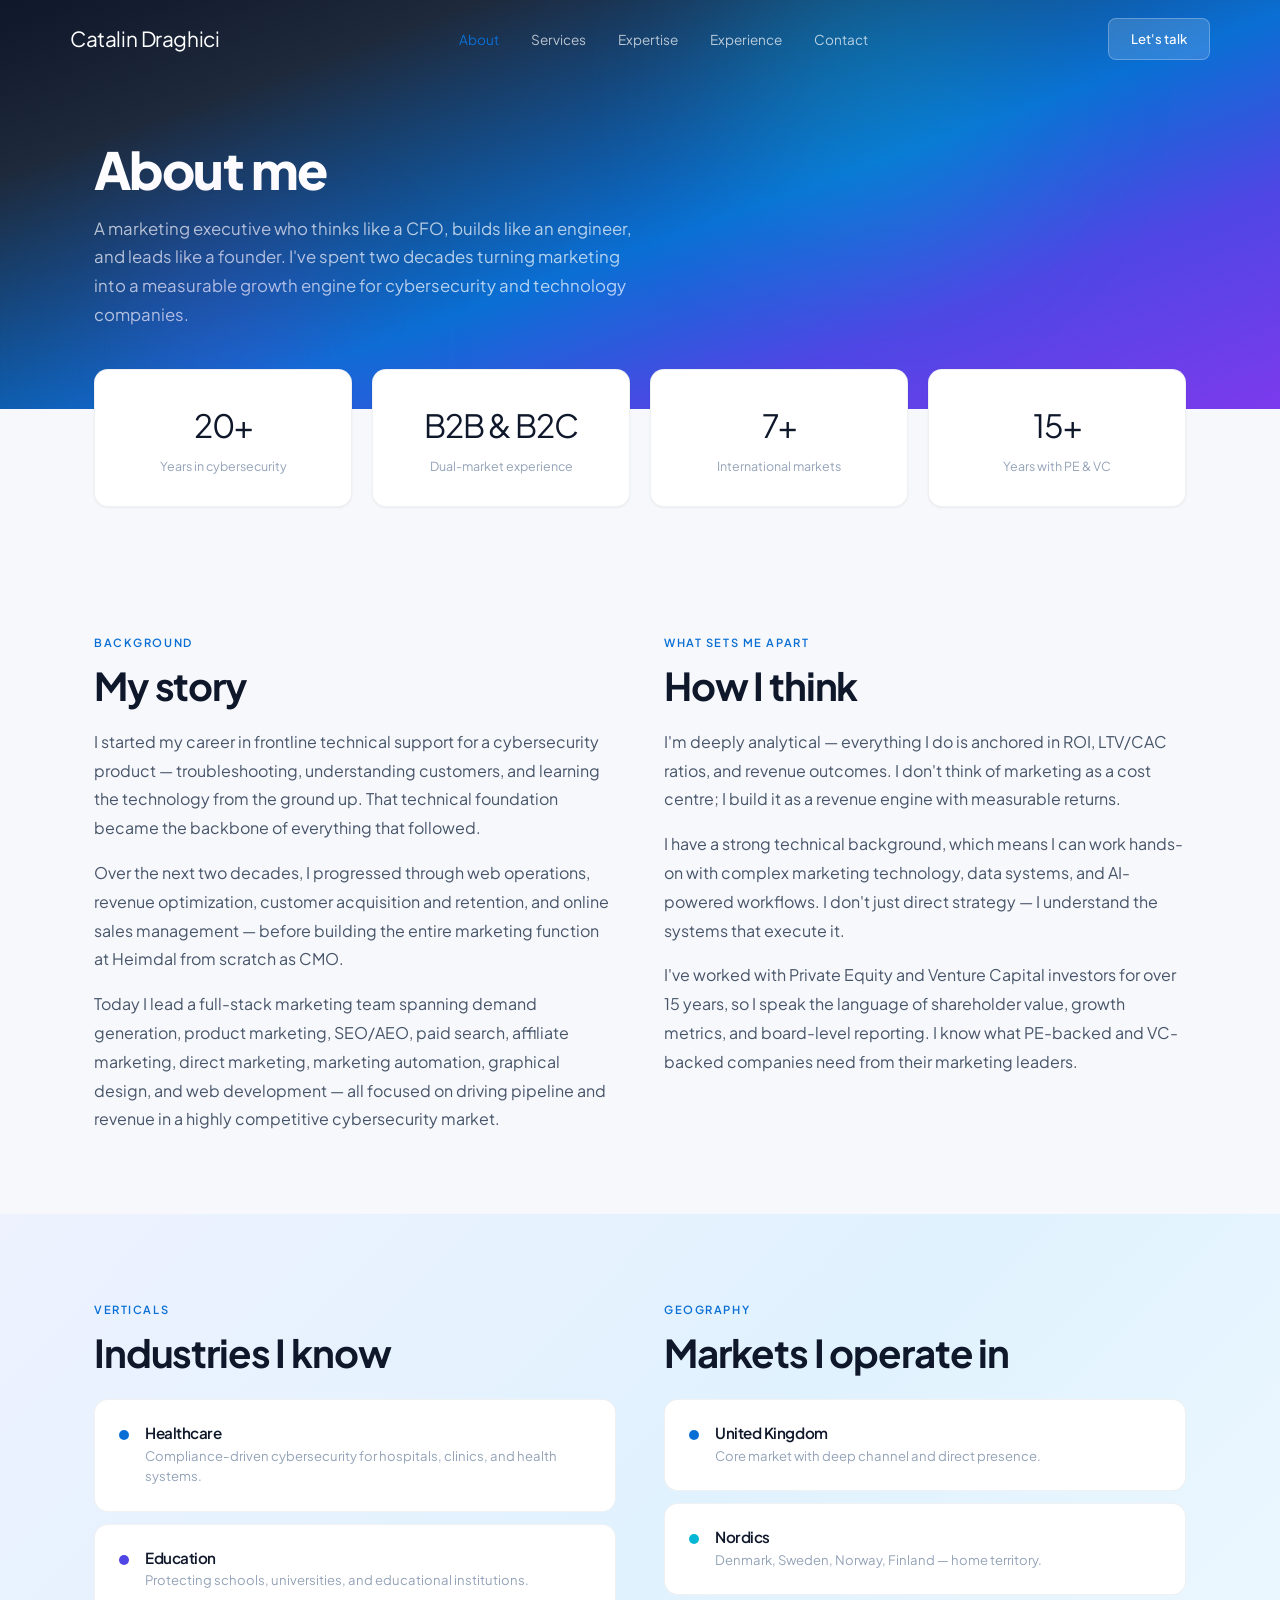
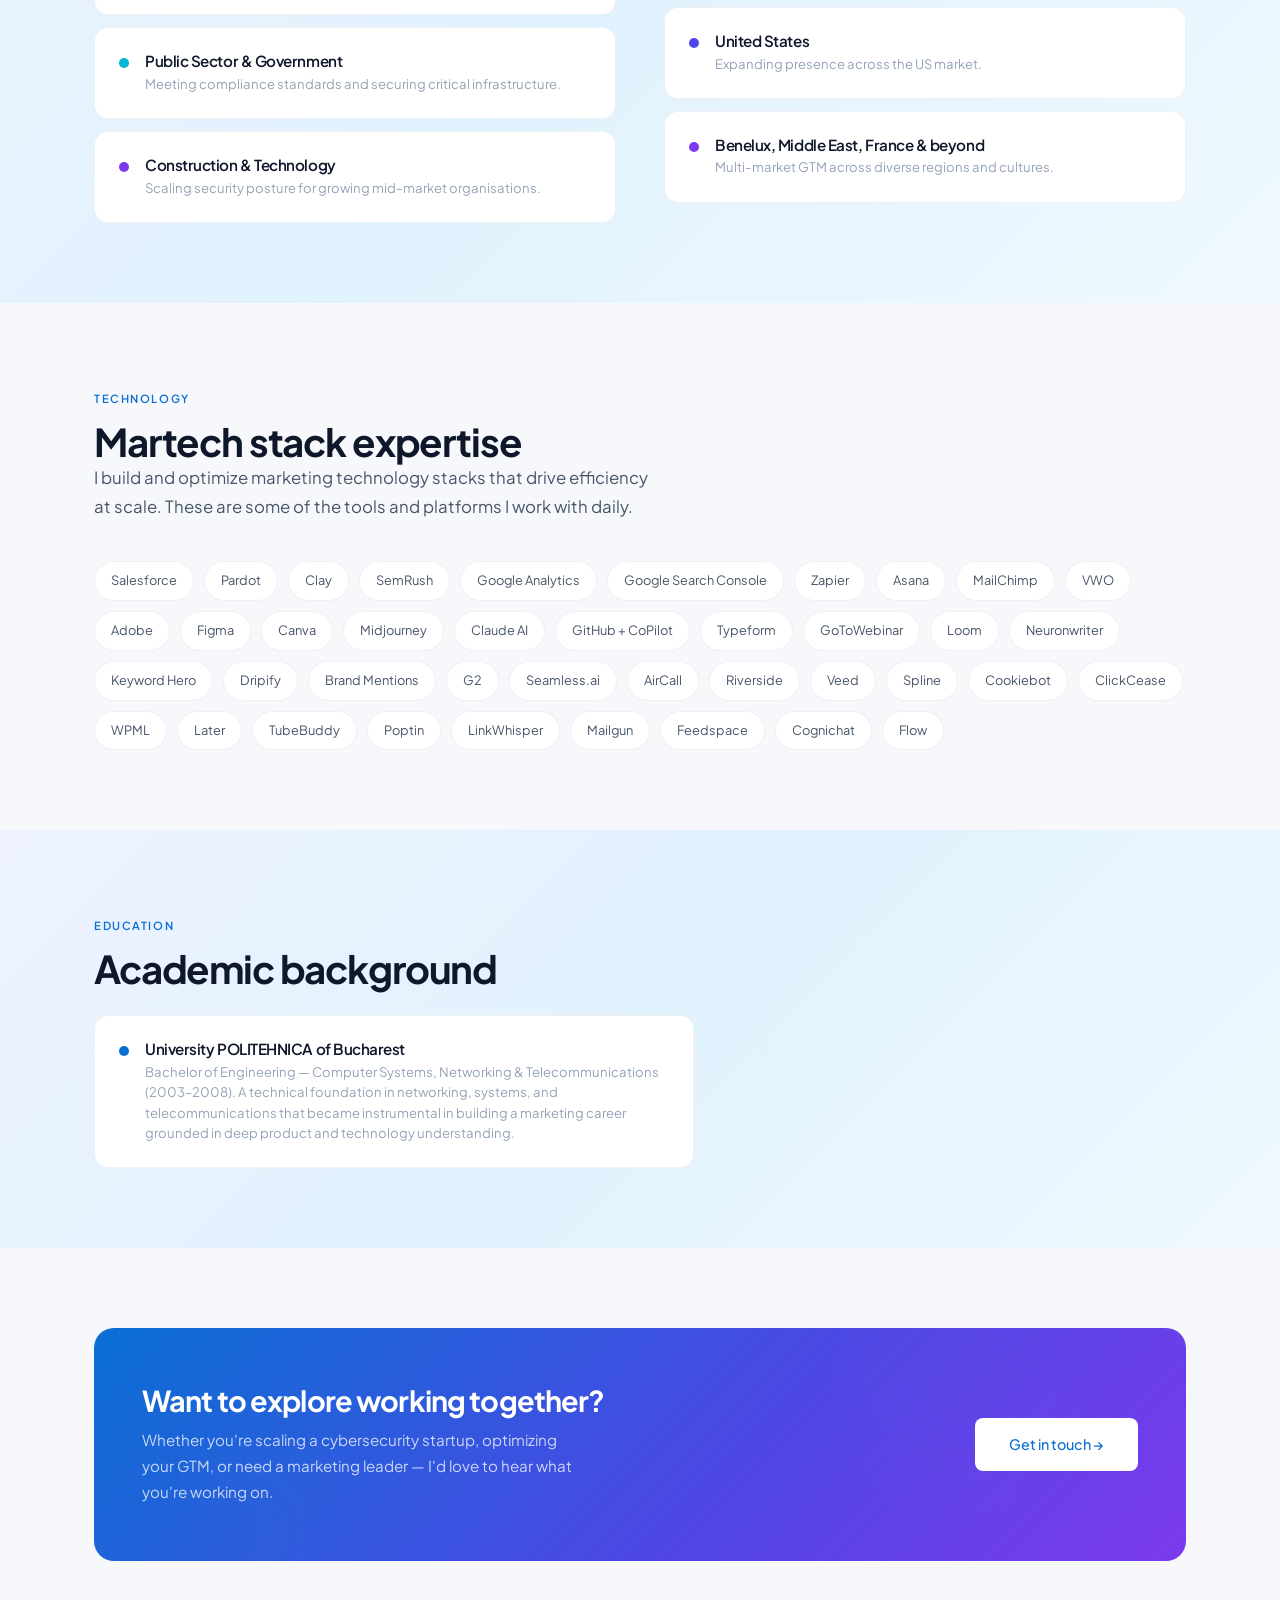
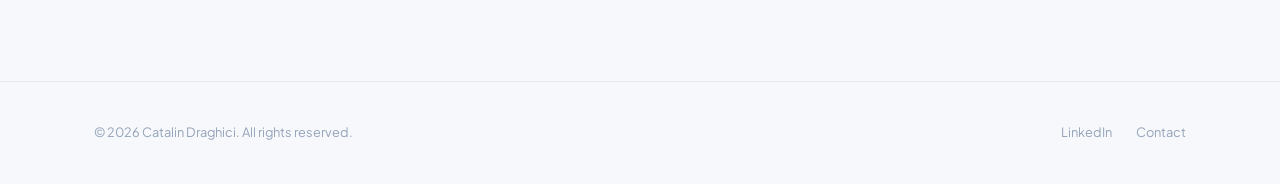
==== commit 21d7905a: "Add files via upload" ====
--- a/about.html
+++ b/about.html
@@ -6,6 +6,10 @@
   <title>About — Catalin Draghici | B2B SaaS Marketing Executive</title>
   <meta name="description" content="Learn about Catalin Draghici's 20-year career scaling cybersecurity businesses, building high-performance marketing teams, and driving B2B SaaS growth across Europe and the US.">
   <meta name="robots" content="index, follow">
+  <link rel="icon" type="image/x-icon" href="favicon.ico">
+  <link rel="icon" type="image/png" sizes="32x32" href="img/favicon-32.png">
+  <link rel="icon" type="image/png" sizes="192x192" href="img/favicon-192.png">
+  <link rel="apple-touch-icon" href="img/apple-touch-icon.png">
   <link rel="canonical" href="https://catalindraghici.com/about.html">
 
   <meta property="og:type" content="profile">
--- a/css/style.css
+++ b/css/style.css
@@ -4,7 +4,7 @@
    ============================================================ */
 
 /* --- Google Fonts --- */
-@import url('https://fonts.googleapis.com/css2?family=DM+Sans:ital,opsz,wght@0,9..40,300;0,9..40,400;0,9..40,500;0,9..40,600;1,9..40,400&family=Instrument+Serif:ital@0;1&display=swap');
+@import url('https://fonts.googleapis.com/css2?family=Plus+Jakarta+Sans:ital,wght@0,300;0,400;0,500;0,600;0,700;0,800;1,400&display=swap');
 
 /* --- CSS Variables --- */
 :root {
@@ -32,8 +32,8 @@
   --border-strong: rgba(15,23,42,0.1);
   --glass: rgba(255,255,255,0.12);
   --glass-border: rgba(255,255,255,0.18);
-  --fd: 'Instrument Serif', Georgia, serif;
-  --fb: 'DM Sans', -apple-system, sans-serif;
+  --fd: 'Plus Jakarta Sans', -apple-system, sans-serif;
+  --fb: 'Plus Jakarta Sans', -apple-system, sans-serif;
   --radius: 14px;
   --radius-sm: 8px;
   --radius-lg: 20px;
@@ -55,9 +55,9 @@
 .container { max-width: 1140px; margin: 0 auto; padding: 0 24px; }
 
 /* --- Typography --- */
-h1, h2, h3, h4 { font-family: var(--fd); color: var(--text-h); letter-spacing: -0.02em; line-height: 1.15; }
-h1 { font-size: clamp(2.2rem, 5vw, 3.2rem); }
-h2 { font-size: clamp(1.8rem, 3.5vw, 2.4rem); }
+h1, h2, h3, h4 { font-family: var(--fd); color: var(--text-h); letter-spacing: -0.03em; line-height: 1.15; font-weight: 700; }
+h1 { font-size: clamp(2.2rem, 5vw, 3.2rem); font-weight: 800; }
+h2 { font-size: clamp(1.8rem, 3.5vw, 2.4rem); font-weight: 700; }
 h3 { font-size: 1.25rem; }
 .section-tag { font-family: var(--fb); font-size: 0.7rem; letter-spacing: 0.14em; text-transform: uppercase; color: var(--accent); font-weight: 600; margin-bottom: 12px; display: inline-block; }
 .section-sub { font-size: 1.05rem; color: var(--text-b); max-width: 560px; margin-bottom: 40px; line-height: 1.7; }
@@ -98,7 +98,7 @@
 .hero-content { position: relative; z-index: 5; display: grid; grid-template-columns: 1fr 1fr; gap: 48px; padding: 120px 0 80px; align-items: center; }
 .hero-tag { font-family: var(--fb); font-size: 0.7rem; letter-spacing: 0.14em; text-transform: uppercase; color: rgba(255,255,255,0.55); font-weight: 500; margin-bottom: 16px; }
 .hero h1 { color: #FFFFFF; margin-bottom: 20px; }
-.hero h1 em { font-style: italic; color: #7DD3FC; }
+.hero h1 em { font-style: normal; color: #7DD3FC; font-weight: 800; }
 .hero-sub { font-size: 1.05rem; color: rgba(255,255,255,0.7); line-height: 1.75; margin-bottom: 32px; max-width: 460px; }
 .hero-btns { display: flex; gap: 12px; flex-wrap: wrap; }
 .btn-white { font-family: var(--fb); font-size: 0.9rem; font-weight: 500; background: white; color: var(--accent); border: none; padding: 13px 30px; border-radius: var(--radius-sm); cursor: pointer; transition: all var(--transition); }
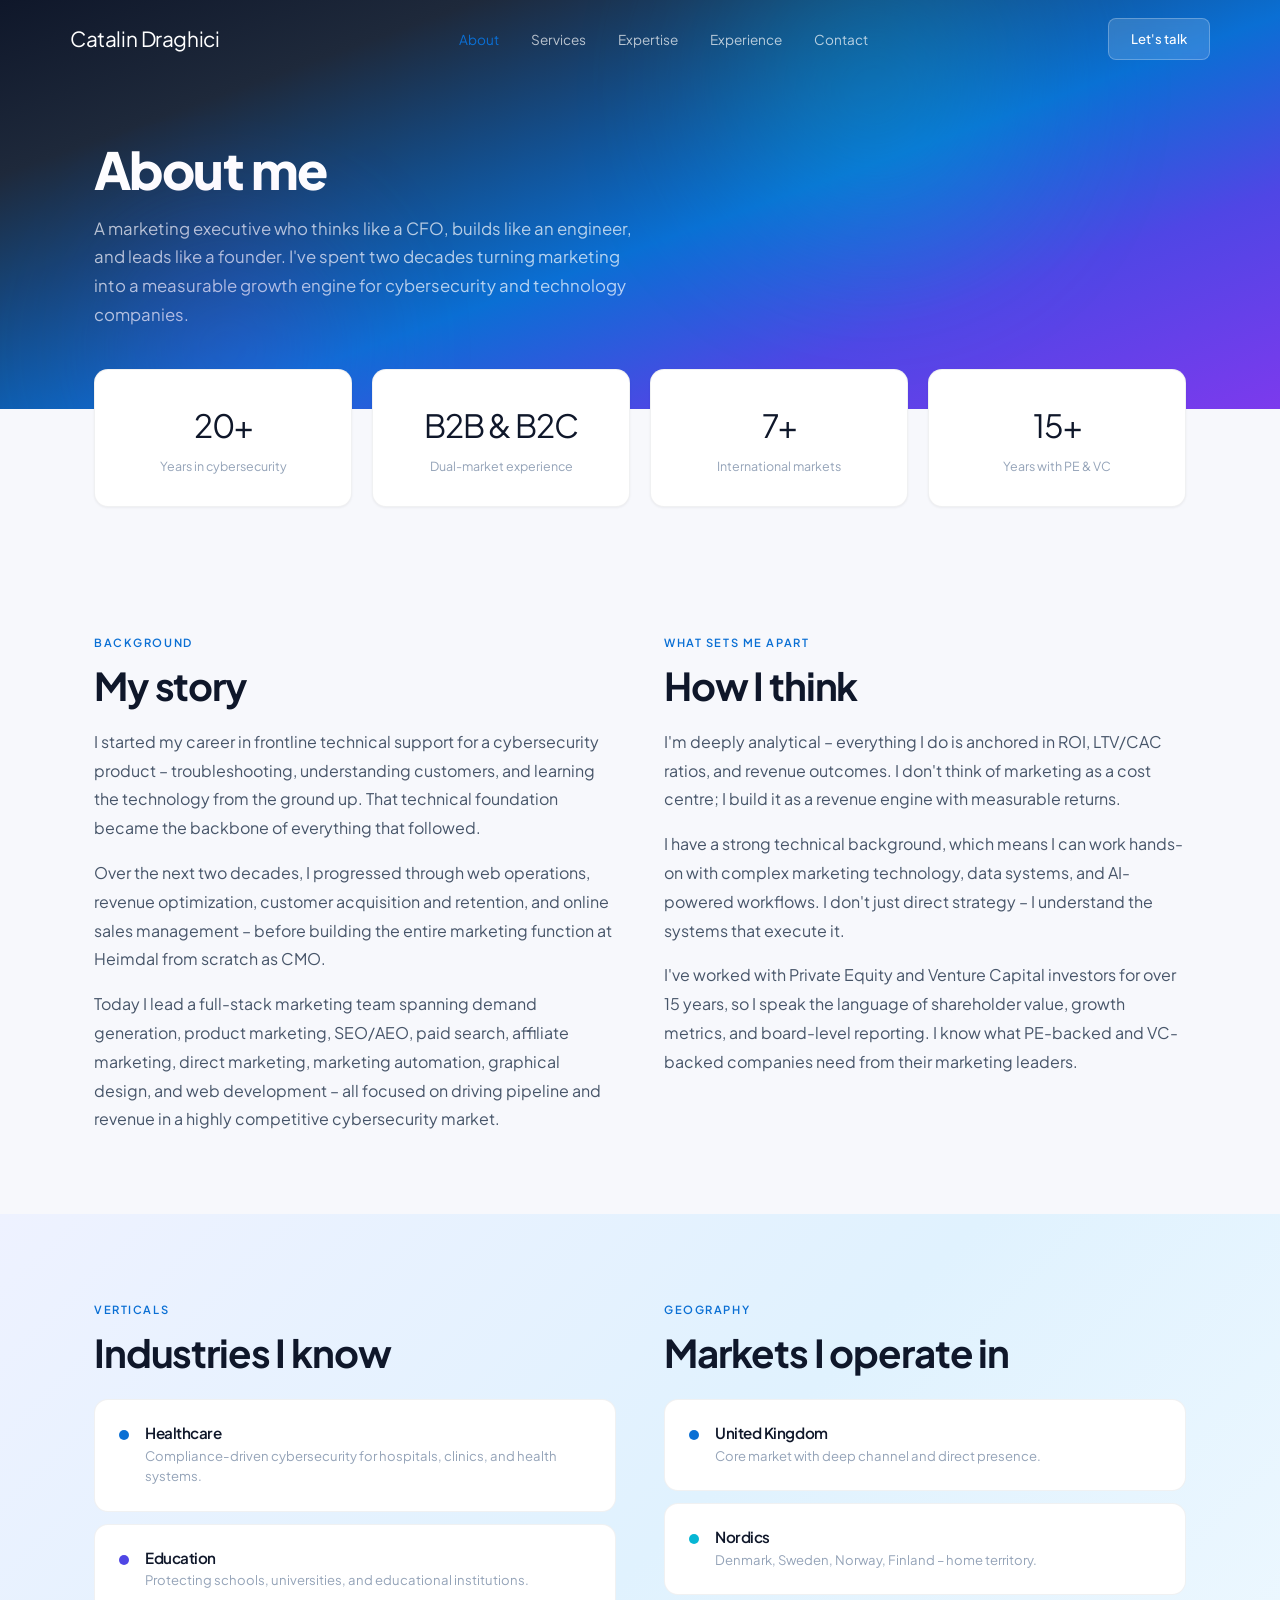
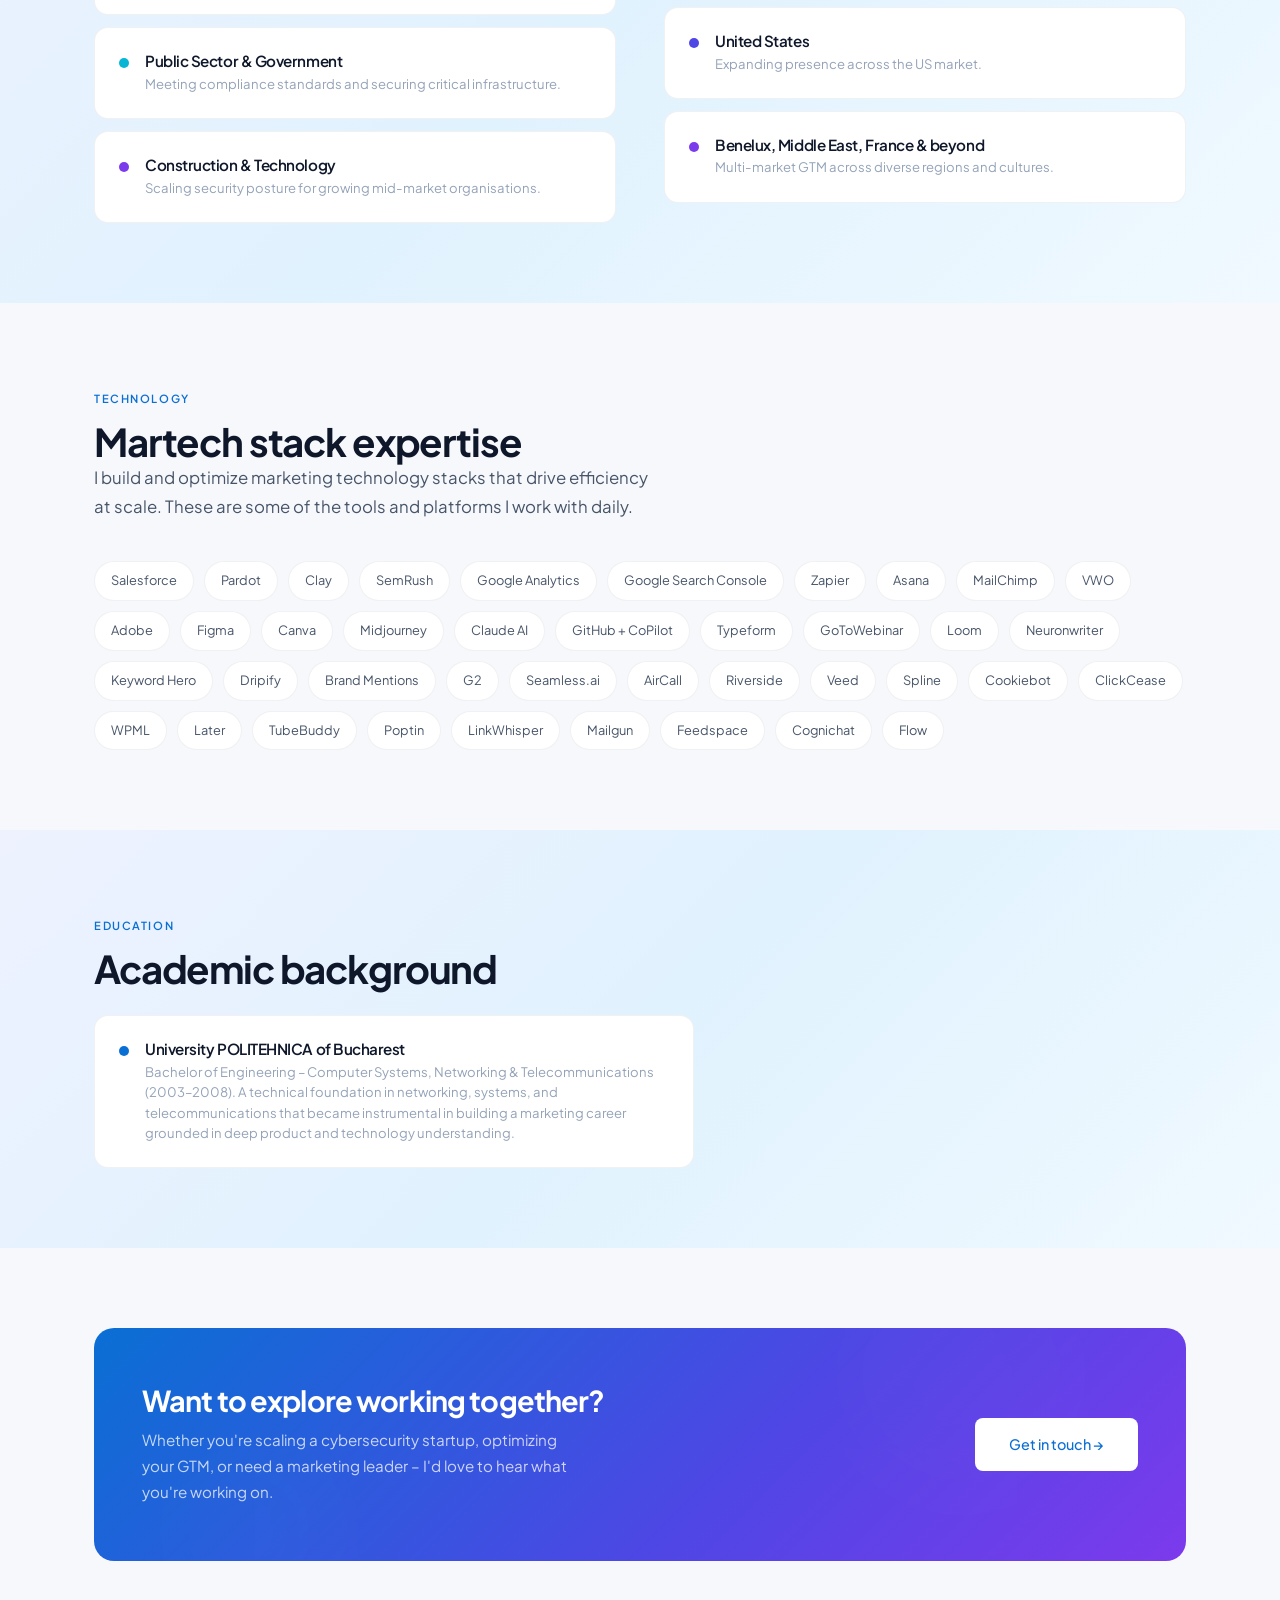
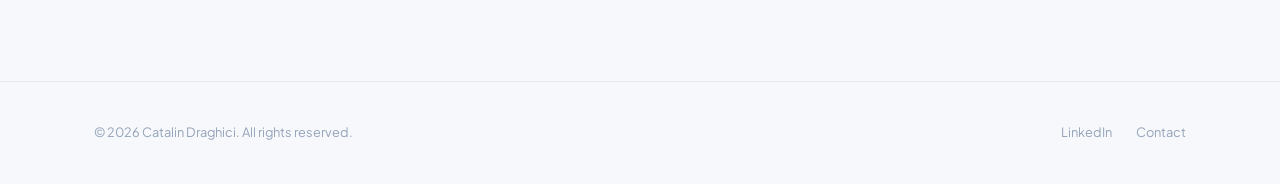
==== commit 6583d735: "Add files via upload" ====
--- a/about.html
+++ b/about.html
@@ -1,9 +1,17 @@
 <!DOCTYPE html>
 <html lang="en">
 <head>
+  <!-- Google tag (gtag.js) -->
+  <script async src="https://www.googletagmanager.com/gtag/js?id=G-FLWECK4TRM"></script>
+  <script>
+    window.dataLayer = window.dataLayer || [];
+    function gtag(){dataLayer.push(arguments);}
+    gtag('js', new Date());
+    gtag('config', 'G-FLWECK4TRM');
+  </script>
   <meta charset="UTF-8">
   <meta name="viewport" content="width=device-width, initial-scale=1.0">
-  <title>About — Catalin Draghici | B2B SaaS Marketing Executive</title>
+  <title>About – Catalin Draghici | B2B SaaS Marketing Executive</title>
   <meta name="description" content="Learn about Catalin Draghici's 20-year career scaling cybersecurity businesses, building high-performance marketing teams, and driving B2B SaaS growth across Europe and the US.">
   <meta name="robots" content="index, follow">
   <link rel="icon" type="image/x-icon" href="favicon.ico">
@@ -13,7 +21,7 @@
   <link rel="canonical" href="https://catalindraghici.com/about.html">
 
   <meta property="og:type" content="profile">
-  <meta property="og:title" content="About — Catalin Draghici">
+  <meta property="og:title" content="About – Catalin Draghici">
   <meta property="og:description" content="20 years scaling cybersecurity businesses. Fractional CMO, growth advisory, and marketing consulting.">
   <meta property="og:url" content="https://catalindraghici.com/about.html">
 
@@ -78,15 +86,15 @@
         <div class="fade-in">
           <div class="section-tag">Background</div>
           <h2>My story</h2>
-          <p style="margin-top:20px; line-height:1.8;">I started my career in frontline technical support for a cybersecurity product — troubleshooting, understanding customers, and learning the technology from the ground up. That technical foundation became the backbone of everything that followed.</p>
-          <p style="margin-top:16px; line-height:1.8;">Over the next two decades, I progressed through web operations, revenue optimization, customer acquisition and retention, and online sales management — before building the entire marketing function at Heimdal from scratch as CMO.</p>
-          <p style="margin-top:16px; line-height:1.8;">Today I lead a full-stack marketing team spanning demand generation, product marketing, SEO/AEO, paid search, affiliate marketing, direct marketing, marketing automation, graphical design, and web development — all focused on driving pipeline and revenue in a highly competitive cybersecurity market.</p>
+          <p style="margin-top:20px; line-height:1.8;">I started my career in frontline technical support for a cybersecurity product – troubleshooting, understanding customers, and learning the technology from the ground up. That technical foundation became the backbone of everything that followed.</p>
+          <p style="margin-top:16px; line-height:1.8;">Over the next two decades, I progressed through web operations, revenue optimization, customer acquisition and retention, and online sales management – before building the entire marketing function at Heimdal from scratch as CMO.</p>
+          <p style="margin-top:16px; line-height:1.8;">Today I lead a full-stack marketing team spanning demand generation, product marketing, SEO/AEO, paid search, affiliate marketing, direct marketing, marketing automation, graphical design, and web development – all focused on driving pipeline and revenue in a highly competitive cybersecurity market.</p>
         </div>
         <div class="fade-in fade-in-delay-2">
           <div class="section-tag">What sets me apart</div>
           <h2>How I think</h2>
-          <p style="margin-top:20px; line-height:1.8;">I'm deeply analytical — everything I do is anchored in ROI, LTV/CAC ratios, and revenue outcomes. I don't think of marketing as a cost centre; I build it as a revenue engine with measurable returns.</p>
-          <p style="margin-top:16px; line-height:1.8;">I have a strong technical background, which means I can work hands-on with complex marketing technology, data systems, and AI-powered workflows. I don't just direct strategy — I understand the systems that execute it.</p>
+          <p style="margin-top:20px; line-height:1.8;">I'm deeply analytical – everything I do is anchored in ROI, LTV/CAC ratios, and revenue outcomes. I don't think of marketing as a cost centre; I build it as a revenue engine with measurable returns.</p>
+          <p style="margin-top:16px; line-height:1.8;">I have a strong technical background, which means I can work hands-on with complex marketing technology, data systems, and AI-powered workflows. I don't just direct strategy – I understand the systems that execute it.</p>
           <p style="margin-top:16px; line-height:1.8;">I've worked with Private Equity and Venture Capital investors for over 15 years, so I speak the language of shareholder value, growth metrics, and board-level reporting. I know what PE-backed and VC-backed companies need from their marketing leaders.</p>
         </div>
       </div>
@@ -141,7 +149,7 @@
             </div>
             <div class="cap-item">
               <div class="cap-dot" style="background:var(--accent3)"></div>
-              <div><h4>Nordics</h4><p>Denmark, Sweden, Norway, Finland — home territory.</p></div>
+              <div><h4>Nordics</h4><p>Denmark, Sweden, Norway, Finland – home territory.</p></div>
             </div>
             <div class="cap-item">
               <div class="cap-dot" style="background:var(--accent2)"></div>
@@ -218,7 +226,7 @@
           <div class="cap-dot" style="background:var(--accent)"></div>
           <div>
             <h4>University POLITEHNICA of Bucharest</h4>
-            <p>Bachelor of Engineering — Computer Systems, Networking &amp; Telecommunications (2003–2008). A technical foundation in networking, systems, and telecommunications that became instrumental in building a marketing career grounded in deep product and technology understanding.</p>
+            <p>Bachelor of Engineering – Computer Systems, Networking &amp; Telecommunications (2003–2008). A technical foundation in networking, systems, and telecommunications that became instrumental in building a marketing career grounded in deep product and technology understanding.</p>
           </div>
         </div>
       </div>
@@ -233,7 +241,7 @@
         <div class="orb cta-orb-2" aria-hidden="true"></div>
         <div class="cta-text">
           <h2>Want to explore working together?</h2>
-          <p>Whether you're scaling a cybersecurity startup, optimizing your GTM, or need a marketing leader — I'd love to hear what you're working on.</p>
+          <p>Whether you're scaling a cybersecurity startup, optimizing your GTM, or need a marketing leader – I'd love to hear what you're working on.</p>
         </div>
         <a href="contact.html" class="btn-cta">Get in touch &rarr;</a>
       </div>
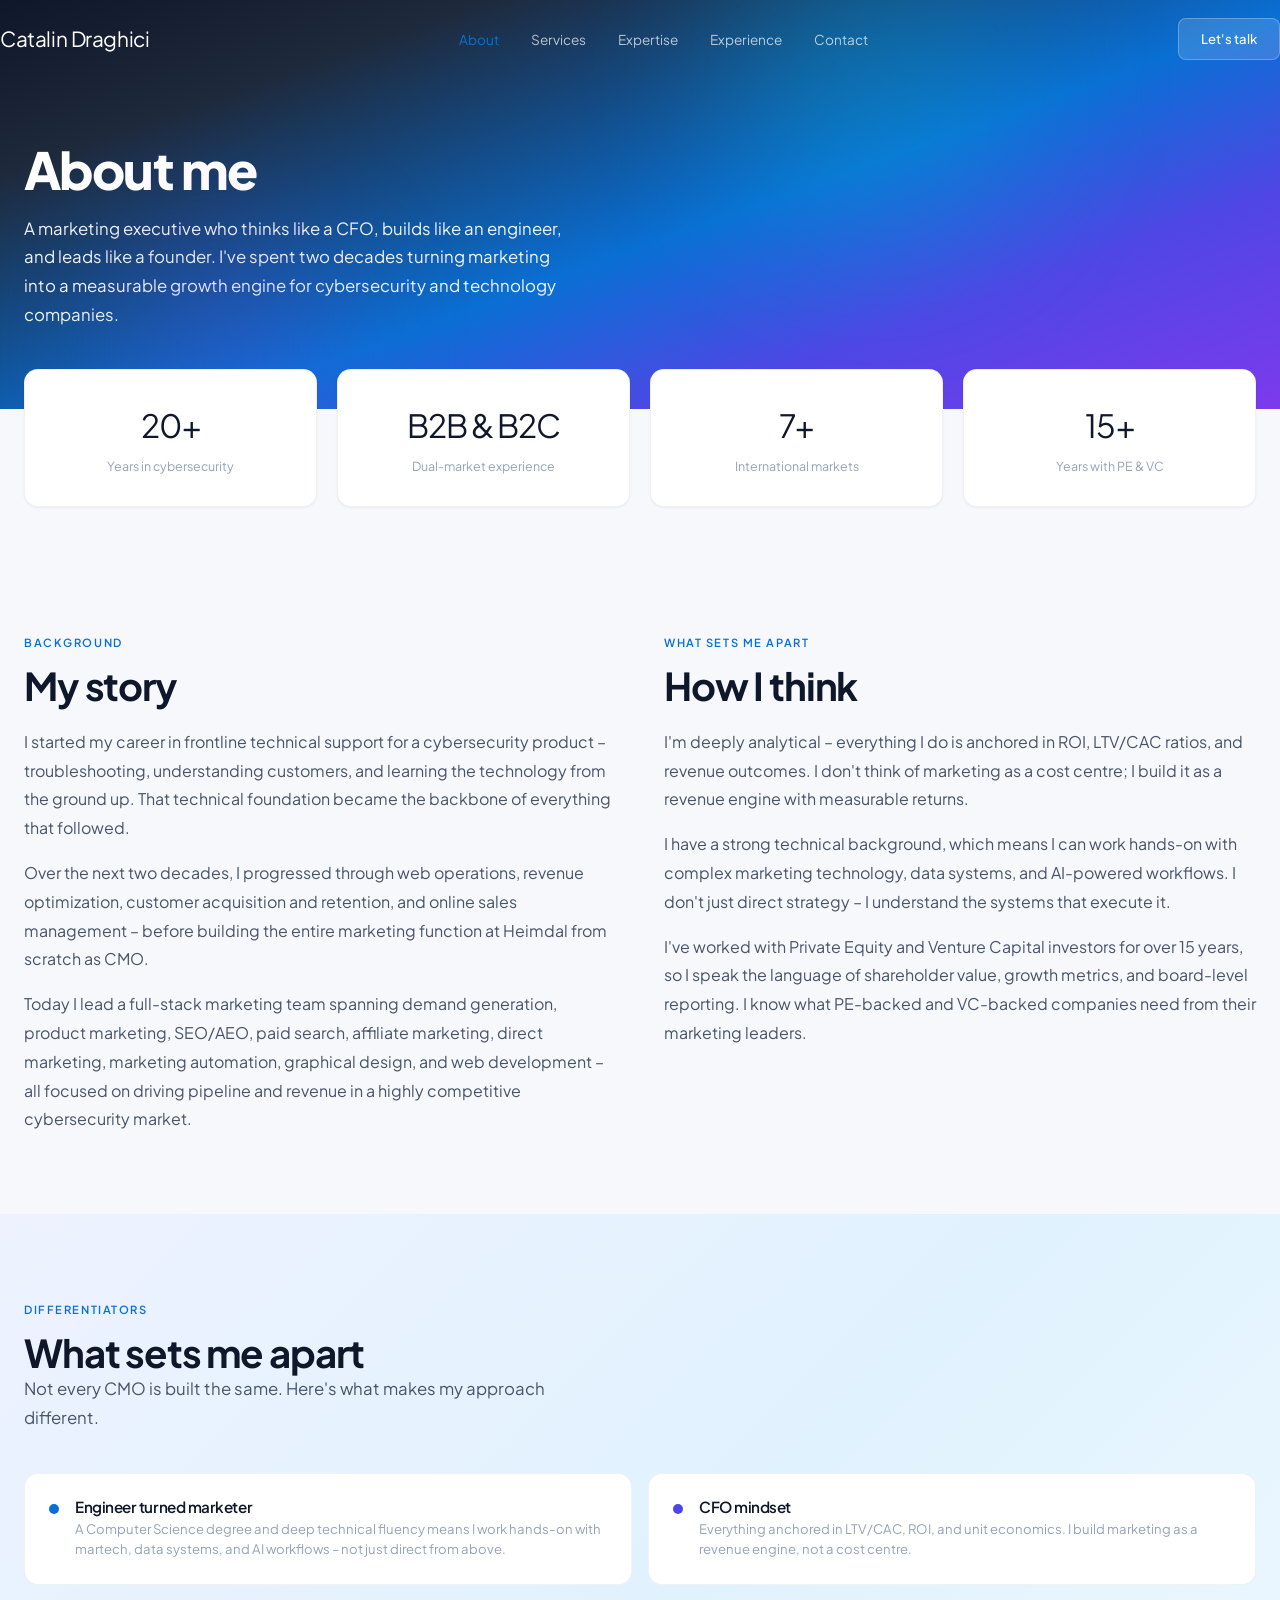
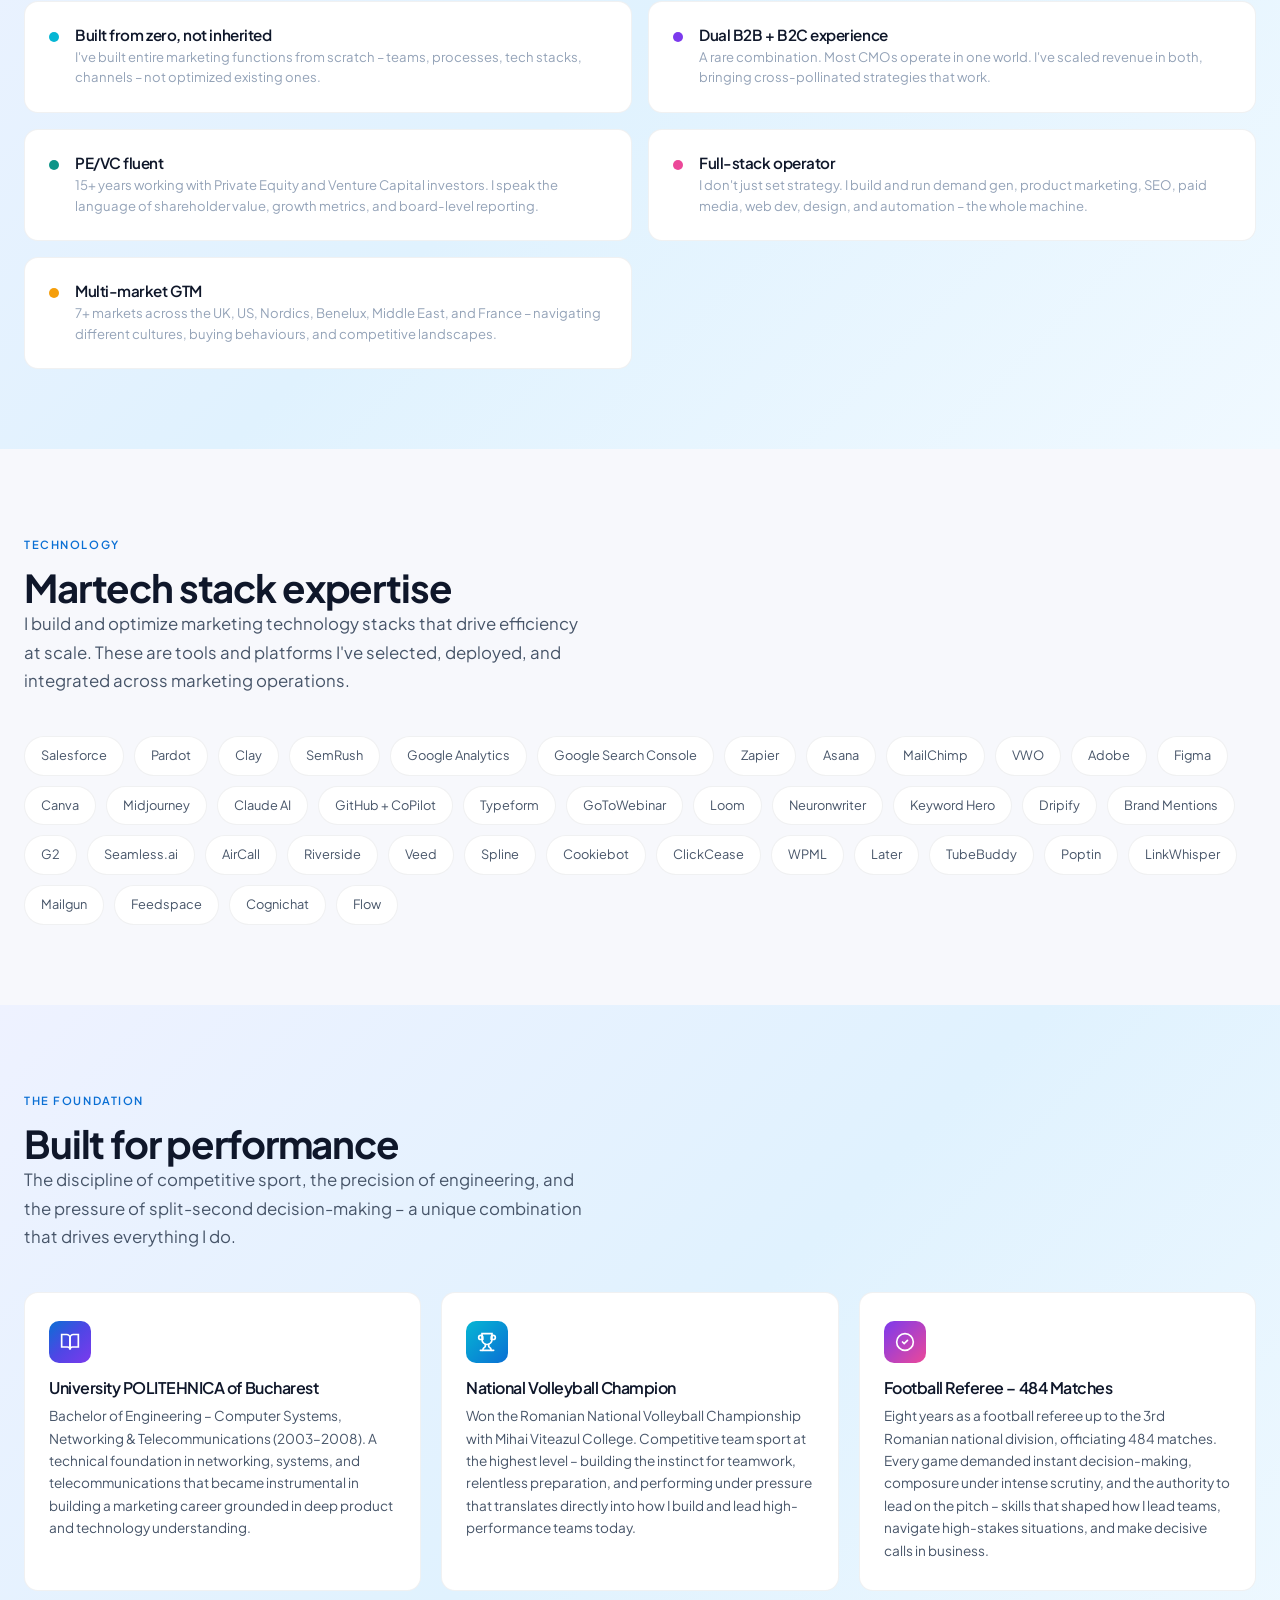
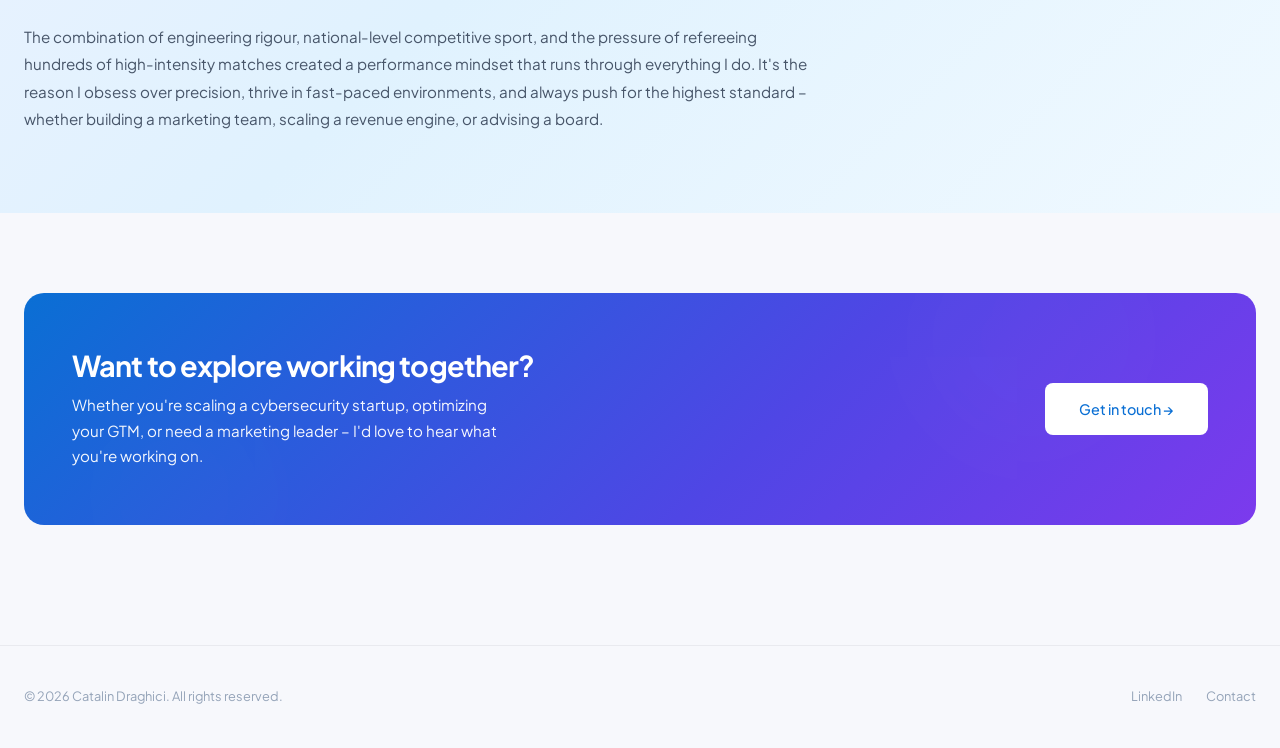
==== commit a06f041f: "Add files via upload" ====
--- a/about.html
+++ b/about.html
@@ -102,63 +102,60 @@
   </section>
 
   <!-- ===== INDUSTRIES & MARKETS ===== -->
+  <!-- ===== WHAT SETS ME APART ===== -->
   <section class="section section-alt">
     <div class="container">
-      <div style="display:grid; grid-template-columns:1fr 1fr; gap:48px;">
-        <div class="fade-in">
-          <div class="section-tag">Verticals</div>
-          <h2>Industries I know</h2>
-          <div style="display:flex; flex-direction:column; gap:12px; margin-top:24px;">
-            <div class="cap-item">
-              <div class="cap-dot" style="background:var(--accent)"></div>
-              <div>
-                <h4>Healthcare</h4>
-                <p>Compliance-driven cybersecurity for hospitals, clinics, and health systems.</p>
-              </div>
-            </div>
-            <div class="cap-item">
-              <div class="cap-dot" style="background:var(--accent2)"></div>
-              <div>
-                <h4>Education</h4>
-                <p>Protecting schools, universities, and educational institutions.</p>
-              </div>
-            </div>
-            <div class="cap-item">
-              <div class="cap-dot" style="background:var(--accent3)"></div>
-              <div>
-                <h4>Public Sector &amp; Government</h4>
-                <p>Meeting compliance standards and securing critical infrastructure.</p>
-              </div>
-            </div>
-            <div class="cap-item">
-              <div class="cap-dot" style="background:var(--accent4)"></div>
-              <div>
-                <h4>Construction &amp; Technology</h4>
-                <p>Scaling security posture for growing mid-market organisations.</p>
-              </div>
-            </div>
-          </div>
-        </div>
-        <div class="fade-in fade-in-delay-2">
-          <div class="section-tag">Geography</div>
-          <h2>Markets I operate in</h2>
-          <div style="display:flex; flex-direction:column; gap:12px; margin-top:24px;">
-            <div class="cap-item">
-              <div class="cap-dot" style="background:var(--accent)"></div>
-              <div><h4>United Kingdom</h4><p>Core market with deep channel and direct presence.</p></div>
-            </div>
-            <div class="cap-item">
-              <div class="cap-dot" style="background:var(--accent3)"></div>
-              <div><h4>Nordics</h4><p>Denmark, Sweden, Norway, Finland – home territory.</p></div>
-            </div>
-            <div class="cap-item">
-              <div class="cap-dot" style="background:var(--accent2)"></div>
-              <div><h4>United States</h4><p>Expanding presence across the US market.</p></div>
-            </div>
-            <div class="cap-item">
-              <div class="cap-dot" style="background:var(--accent4)"></div>
-              <div><h4>Benelux, Middle East, France &amp; beyond</h4><p>Multi-market GTM across diverse regions and cultures.</p></div>
-            </div>
+      <div class="section-tag fade-in">Differentiators</div>
+      <h2 class="fade-in">What sets me apart</h2>
+      <p class="section-sub fade-in">Not every CMO is built the same. Here's what makes my approach different.</p>
+      <div style="display:grid; grid-template-columns:1fr 1fr; gap:16px; margin-top:8px;">
+        <div class="cap-item fade-in">
+          <div class="cap-dot" style="background:var(--accent)"></div>
+          <div>
+            <h4>Engineer turned marketer</h4>
+            <p>A Computer Science degree and deep technical fluency means I work hands-on with martech, data systems, and AI workflows – not just direct from above.</p>
+          </div>
+        </div>
+        <div class="cap-item fade-in fade-in-delay-1">
+          <div class="cap-dot" style="background:var(--accent2)"></div>
+          <div>
+            <h4>CFO mindset</h4>
+            <p>Everything anchored in LTV/CAC, ROI, and unit economics. I build marketing as a revenue engine, not a cost centre.</p>
+          </div>
+        </div>
+        <div class="cap-item fade-in fade-in-delay-2">
+          <div class="cap-dot" style="background:var(--accent3)"></div>
+          <div>
+            <h4>Built from zero, not inherited</h4>
+            <p>I've built entire marketing functions from scratch – teams, processes, tech stacks, channels – not optimized existing ones.</p>
+          </div>
+        </div>
+        <div class="cap-item fade-in fade-in-delay-3">
+          <div class="cap-dot" style="background:var(--accent4)"></div>
+          <div>
+            <h4>Dual B2B + B2C experience</h4>
+            <p>A rare combination. Most CMOs operate in one world. I've scaled revenue in both, bringing cross-pollinated strategies that work.</p>
+          </div>
+        </div>
+        <div class="cap-item fade-in">
+          <div class="cap-dot" style="background:var(--accent5)"></div>
+          <div>
+            <h4>PE/VC fluent</h4>
+            <p>15+ years working with Private Equity and Venture Capital investors. I speak the language of shareholder value, growth metrics, and board-level reporting.</p>
+          </div>
+        </div>
+        <div class="cap-item fade-in fade-in-delay-1">
+          <div class="cap-dot" style="background:#EC4899"></div>
+          <div>
+            <h4>Full-stack operator</h4>
+            <p>I don't just set strategy. I build and run demand gen, product marketing, SEO, paid media, web dev, design, and automation – the whole machine.</p>
+          </div>
+        </div>
+        <div class="cap-item fade-in fade-in-delay-2">
+          <div class="cap-dot" style="background:#F59E0B"></div>
+          <div>
+            <h4>Multi-market GTM</h4>
+            <p>7+ markets across the UK, US, Nordics, Benelux, Middle East, and France – navigating different cultures, buying behaviours, and competitive landscapes.</p>
           </div>
         </div>
       </div>
@@ -170,7 +167,7 @@
     <div class="container">
       <div class="section-tag fade-in">Technology</div>
       <h2 class="fade-in">Martech stack expertise</h2>
-      <p class="section-sub fade-in">I build and optimize marketing technology stacks that drive efficiency at scale. These are some of the tools and platforms I work with daily.</p>
+      <p class="section-sub fade-in">I build and optimize marketing technology stacks that drive efficiency at scale. These are tools and platforms I've selected, deployed, and integrated across marketing operations.</p>
       <div class="badge-grid fade-in">
         <span class="badge">Salesforce</span>
         <span class="badge">Pardot</span>
@@ -216,20 +213,38 @@
     </div>
   </section>
 
-  <!-- ===== EDUCATION ===== -->
+  <!-- ===== BUILT FOR PERFORMANCE ===== -->
   <section class="section section-alt">
     <div class="container">
-      <div class="section-tag fade-in">Education</div>
-      <h2 class="fade-in">Academic background</h2>
-      <div class="fade-in" style="margin-top:24px; max-width:600px;">
-        <div class="cap-item">
-          <div class="cap-dot" style="background:var(--accent)"></div>
-          <div>
-            <h4>University POLITEHNICA of Bucharest</h4>
-            <p>Bachelor of Engineering – Computer Systems, Networking &amp; Telecommunications (2003–2008). A technical foundation in networking, systems, and telecommunications that became instrumental in building a marketing career grounded in deep product and technology understanding.</p>
-          </div>
-        </div>
-      </div>
+      <div class="section-tag fade-in">The foundation</div>
+      <h2 class="fade-in">Built for performance</h2>
+      <p class="section-sub fade-in">The discipline of competitive sport, the precision of engineering, and the pressure of split-second decision-making – a unique combination that drives everything I do.</p>
+
+      <div style="display:grid; grid-template-columns:repeat(3, 1fr); gap:20px; margin-top:8px;">
+        <div class="fade-in" style="background:var(--surface); border-radius:var(--radius); padding:28px 24px; border:0.5px solid var(--border);">
+          <div style="display:inline-flex;align-items:center;justify-content:center;width:42px;height:42px;border-radius:10px;background:var(--grad-btn);margin-bottom:16px;">
+            <svg width="20" height="20" viewBox="0 0 24 24" fill="none" stroke="white" stroke-width="2" stroke-linecap="round"><path d="M2 3h6a4 4 0 0 1 4 4v14a3 3 0 0 0-3-3H2z"/><path d="M22 3h-6a4 4 0 0 0-4 4v14a3 3 0 0 1 3-3h7z"/></svg>
+          </div>
+          <h4 style="font-family:var(--fb); font-weight:600; font-size:1rem; color:var(--text-h); margin-bottom:8px;">University POLITEHNICA of Bucharest</h4>
+          <p style="font-size:0.85rem; line-height:1.65;">Bachelor of Engineering – Computer Systems, Networking &amp; Telecommunications (2003–2008). A technical foundation in networking, systems, and telecommunications that became instrumental in building a marketing career grounded in deep product and technology understanding.</p>
+        </div>
+        <div class="fade-in fade-in-delay-1" style="background:var(--surface); border-radius:var(--radius); padding:28px 24px; border:0.5px solid var(--border);">
+          <div style="display:inline-flex;align-items:center;justify-content:center;width:42px;height:42px;border-radius:10px;background:var(--grad-cyan);margin-bottom:16px;">
+            <svg width="20" height="20" viewBox="0 0 24 24" fill="none" stroke="white" stroke-width="2" stroke-linecap="round"><path d="M6 9H4.5a2.5 2.5 0 0 1 0-5C5.9 4 7 5.1 7 6.5V9"/><path d="M18 9h1.5a2.5 2.5 0 0 0 0-5C18.1 4 17 5.1 17 6.5V9"/><path d="M4 22h16"/><path d="M10 14.66V17c0 .55-.47.98-.97 1.21C7.85 18.75 7 20.24 7 22"/><path d="M14 14.66V17c0 .55.47.98.97 1.21C16.15 18.75 17 20.24 17 22"/><path d="M18 2H6v7a6 6 0 0 0 12 0V2Z"/></svg>
+          </div>
+          <h4 style="font-family:var(--fb); font-weight:600; font-size:1rem; color:var(--text-h); margin-bottom:8px;">National Volleyball Champion</h4>
+          <p style="font-size:0.85rem; line-height:1.65;">Won the Romanian National Volleyball Championship with Mihai Viteazul College. Competitive team sport at the highest level – building the instinct for teamwork, relentless preparation, and performing under pressure that translates directly into how I build and lead high-performance teams today.</p>
+        </div>
+        <div class="fade-in fade-in-delay-2" style="background:var(--surface); border-radius:var(--radius); padding:28px 24px; border:0.5px solid var(--border);">
+          <div style="display:inline-flex;align-items:center;justify-content:center;width:42px;height:42px;border-radius:10px;background:var(--grad-purple);margin-bottom:16px;">
+            <svg width="20" height="20" viewBox="0 0 24 24" fill="none" stroke="white" stroke-width="2" stroke-linecap="round"><circle cx="12" cy="12" r="10"/><path d="m9 12 2 2 4-4"/></svg>
+          </div>
+          <h4 style="font-family:var(--fb); font-weight:600; font-size:1rem; color:var(--text-h); margin-bottom:8px;">Football Referee – 484 Matches</h4>
+          <p style="font-size:0.85rem; line-height:1.65;">Eight years as a football referee up to the 3rd Romanian national division, officiating 484 matches. Every game demanded instant decision-making, composure under intense scrutiny, and the authority to lead on the pitch – skills that shaped how I lead teams, navigate high-stakes situations, and make decisive calls in business.</p>
+        </div>
+      </div>
+
+      <p class="fade-in" style="margin-top:32px; max-width:800px; font-size:0.95rem; line-height:1.8; color:var(--text-b);">The combination of engineering rigour, national-level competitive sport, and the pressure of refereeing hundreds of high-intensity matches created a performance mindset that runs through everything I do. It's the reason I obsess over precision, thrive in fast-paced environments, and always push for the highest standard – whether building a marketing team, scaling a revenue engine, or advising a board.</p>
     </div>
   </section>
 
--- a/css/style.css
+++ b/css/style.css
@@ -52,7 +52,7 @@
 ul { list-style: none; }
 
 /* --- Container --- */
-.container { max-width: 1140px; margin: 0 auto; padding: 0 24px; }
+.container { max-width: 1320px; margin: 0 auto; padding: 0 24px; }
 
 /* --- Typography --- */
 h1, h2, h3, h4 { font-family: var(--fd); color: var(--text-h); letter-spacing: -0.03em; line-height: 1.15; font-weight: 700; }
@@ -96,15 +96,15 @@
   66% { transform: translate(-15px, 10px); }
 }
 .hero-content { position: relative; z-index: 5; display: grid; grid-template-columns: 1fr 1fr; gap: 48px; padding: 120px 0 80px; align-items: center; }
-.hero-tag { font-family: var(--fb); font-size: 0.7rem; letter-spacing: 0.14em; text-transform: uppercase; color: rgba(255,255,255,0.55); font-weight: 500; margin-bottom: 16px; }
+.hero-tag { font-family: var(--fb); font-size: 0.7rem; letter-spacing: 0.14em; text-transform: uppercase; color: rgba(255,255,255,0.85); font-weight: 500; margin-bottom: 16px; }
 .hero h1 { color: #FFFFFF; margin-bottom: 20px; }
 .hero h1 em { font-style: normal; color: #7DD3FC; font-weight: 800; }
-.hero-sub { font-size: 1.05rem; color: rgba(255,255,255,0.7); line-height: 1.75; margin-bottom: 32px; max-width: 460px; }
+.hero-sub { font-size: 1.05rem; color: rgba(255,255,255,0.95); line-height: 1.75; margin-bottom: 32px; max-width: 560px; }
 .hero-btns { display: flex; gap: 12px; flex-wrap: wrap; }
-.btn-white { font-family: var(--fb); font-size: 0.9rem; font-weight: 500; background: white; color: var(--accent); border: none; padding: 13px 30px; border-radius: var(--radius-sm); cursor: pointer; transition: all var(--transition); }
-.btn-white:hover { transform: translateY(-1px); box-shadow: 0 8px 24px rgba(0,0,0,0.15); }
-.btn-outline { font-family: var(--fb); font-size: 0.9rem; font-weight: 400; background: rgba(255,255,255,0.1); color: white; border: 1px solid rgba(255,255,255,0.25); padding: 13px 30px; border-radius: var(--radius-sm); cursor: pointer; transition: all var(--transition); backdrop-filter: blur(4px); }
-.btn-outline:hover { background: rgba(255,255,255,0.2); }
+.btn-white { font-family: var(--fb); font-size: 0.9rem; font-weight: 700; background: linear-gradient(135deg, #EF4444, #DC2626); color: #FFFFFF; border: none; padding: 14px 32px; border-radius: var(--radius-sm); cursor: pointer; transition: all var(--transition); box-shadow: 0 4px 20px rgba(239,68,68,0.4); letter-spacing: -0.01em; }
+.btn-white:hover { transform: translateY(-2px); box-shadow: 0 8px 28px rgba(239,68,68,0.5); }
+.btn-outline { font-family: var(--fb); font-size: 0.9rem; font-weight: 600; background: transparent; color: #FFFFFF; border: 2px solid #EF4444; padding: 13px 32px; border-radius: var(--radius-sm); cursor: pointer; transition: all var(--transition); letter-spacing: -0.01em; }
+.btn-outline:hover { background: rgba(239,68,68,0.15); transform: translateY(-2px); }
 
 /* Hero photo area */
 .hero-photo-wrap { position: relative; display: flex; justify-content: center; align-items: center; }
@@ -121,8 +121,8 @@
   0%, 100% { transform: translateY(0); }
   50% { transform: translateY(-8px); }
 }
-.fc-label { font-size: 0.62rem; color: rgba(255,255,255,0.5); letter-spacing: 0.08em; text-transform: uppercase; font-weight: 500; }
-.fc-value { font-family: var(--fd); font-size: 1.15rem; color: white; margin-top: 2px; }
+.fc-label { font-size: 0.62rem; color: rgba(255,255,255,0.9); letter-spacing: 0.08em; text-transform: uppercase; font-weight: 500; }
+.fc-value { font-family: var(--fd); font-size: 1.15rem; color: #FFFFFF; margin-top: 2px; }
 .fc-bar { display: flex; gap: 3px; margin-top: 8px; }
 .fc-bar-seg { height: 4px; border-radius: 2px; }
 .fc-dots { display: flex; gap: 4px; margin-top: 8px; }
@@ -130,14 +130,14 @@
 
 /* --- Expertise Cards Row --- */
 .expertise-row { display: grid; grid-template-columns: repeat(4, 1fr); gap: 16px; padding: 40px 0; margin-top: -40px; position: relative; z-index: 10; }
-.exp-card { background: var(--surface); border-radius: var(--radius); padding: 28px 22px; border: 0.5px solid var(--border); position: relative; overflow: hidden; transition: all var(--transition); }
+.exp-card { background: var(--surface); border-radius: var(--radius); padding: 28px 22px; border: 0.5px solid var(--border); position: relative; overflow: hidden; transition: all var(--transition); text-align: center; }
 .exp-card:hover { transform: translateY(-3px); box-shadow: var(--shadow-md); }
 .exp-card::before { content: ''; position: absolute; top: 0; left: 0; right: 0; height: 3px; }
 .exp-card:nth-child(1)::before { background: var(--grad-btn); }
 .exp-card:nth-child(2)::before { background: var(--grad-cyan); }
 .exp-card:nth-child(3)::before { background: var(--grad-teal); }
 .exp-card:nth-child(4)::before { background: var(--grad-purple); }
-.exp-card-icon { width: 42px; height: 42px; border-radius: 10px; display: flex; align-items: center; justify-content: center; margin-bottom: 16px; font-size: 1.1rem; color: white; }
+.exp-card-icon { width: 42px; height: 42px; border-radius: 10px; display: flex; align-items: center; justify-content: center; margin: 0 auto 16px; font-size: 1.1rem; color: white; }
 .exp-card-icon.i1 { background: var(--grad-btn); }
 .exp-card-icon.i2 { background: var(--grad-cyan); }
 .exp-card-icon.i3 { background: var(--grad-teal); }
@@ -194,7 +194,7 @@
 .cta-orb-2 { width: 180px; height: 180px; bottom: -60px; left: 60px; }
 .cta-text { position: relative; z-index: 2; }
 .cta-text h2 { color: white; margin-bottom: 10px; font-size: 1.8rem; }
-.cta-text p { color: rgba(255,255,255,0.75); font-size: 0.95rem; max-width: 440px; }
+.cta-text p { color: rgba(255,255,255,0.95); font-size: 0.95rem; max-width: 440px; }
 .btn-cta { position: relative; z-index: 2; font-family: var(--fb); font-size: 0.9rem; font-weight: 500; background: white; color: var(--accent); border: none; padding: 14px 34px; border-radius: var(--radius-sm); cursor: pointer; transition: all var(--transition); white-space: nowrap; }
 .btn-cta:hover { transform: translateY(-1px); box-shadow: 0 8px 24px rgba(0,0,0,0.15); }
 
@@ -234,7 +234,7 @@
 .page-hero { background: var(--grad-hero); padding: 140px 0 80px; position: relative; overflow: hidden; }
 .page-hero .orb { position: absolute; border-radius: 50%; filter: blur(80px); opacity: 0.25; }
 .page-hero h1 { color: white; margin-bottom: 16px; }
-.page-hero p { color: rgba(255,255,255,0.7); font-size: 1.05rem; max-width: 560px; line-height: 1.7; }
+.page-hero p { color: rgba(255,255,255,0.95); font-size: 1.05rem; max-width: 560px; line-height: 1.7; }
 
 /* --- Stats Row --- */
 .stats-row { display: grid; grid-template-columns: repeat(4, 1fr); gap: 20px; margin: -40px 0 40px; position: relative; z-index: 10; }
@@ -279,7 +279,9 @@
   .hero-content { grid-template-columns: 1fr; text-align: center; }
   .hero-sub { margin-left: auto; margin-right: auto; }
   .hero-btns { justify-content: center; }
-  .hero-photo-wrap { display: none; }
+  .hero-photo-wrap { order: -1; margin-bottom: 20px; }
+  .hero-photo { max-width: 280px; margin: 0 auto; }
+  .float-card { display: none; }
   .expertise-row { grid-template-columns: repeat(2, 1fr); }
   .services-grid { grid-template-columns: repeat(2, 1fr); }
   .capabilities-grid { grid-template-columns: 1fr; }
